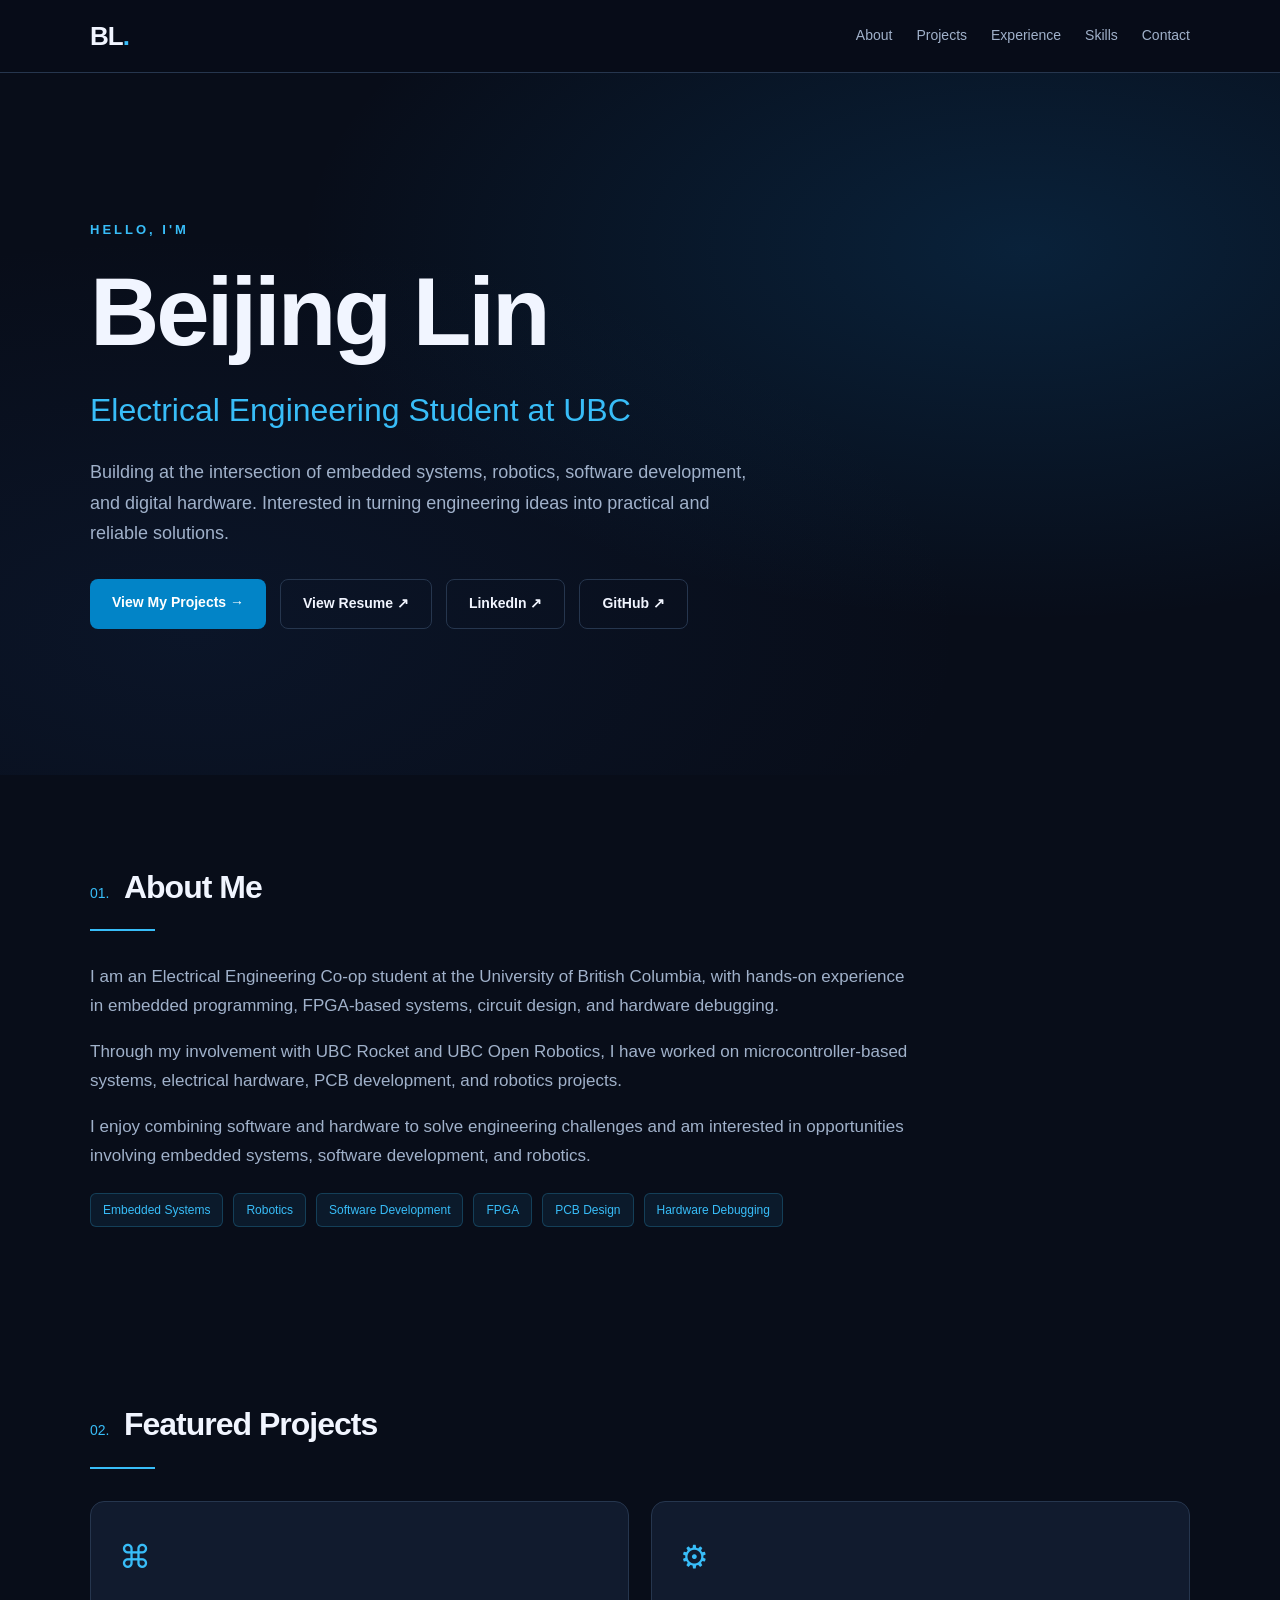
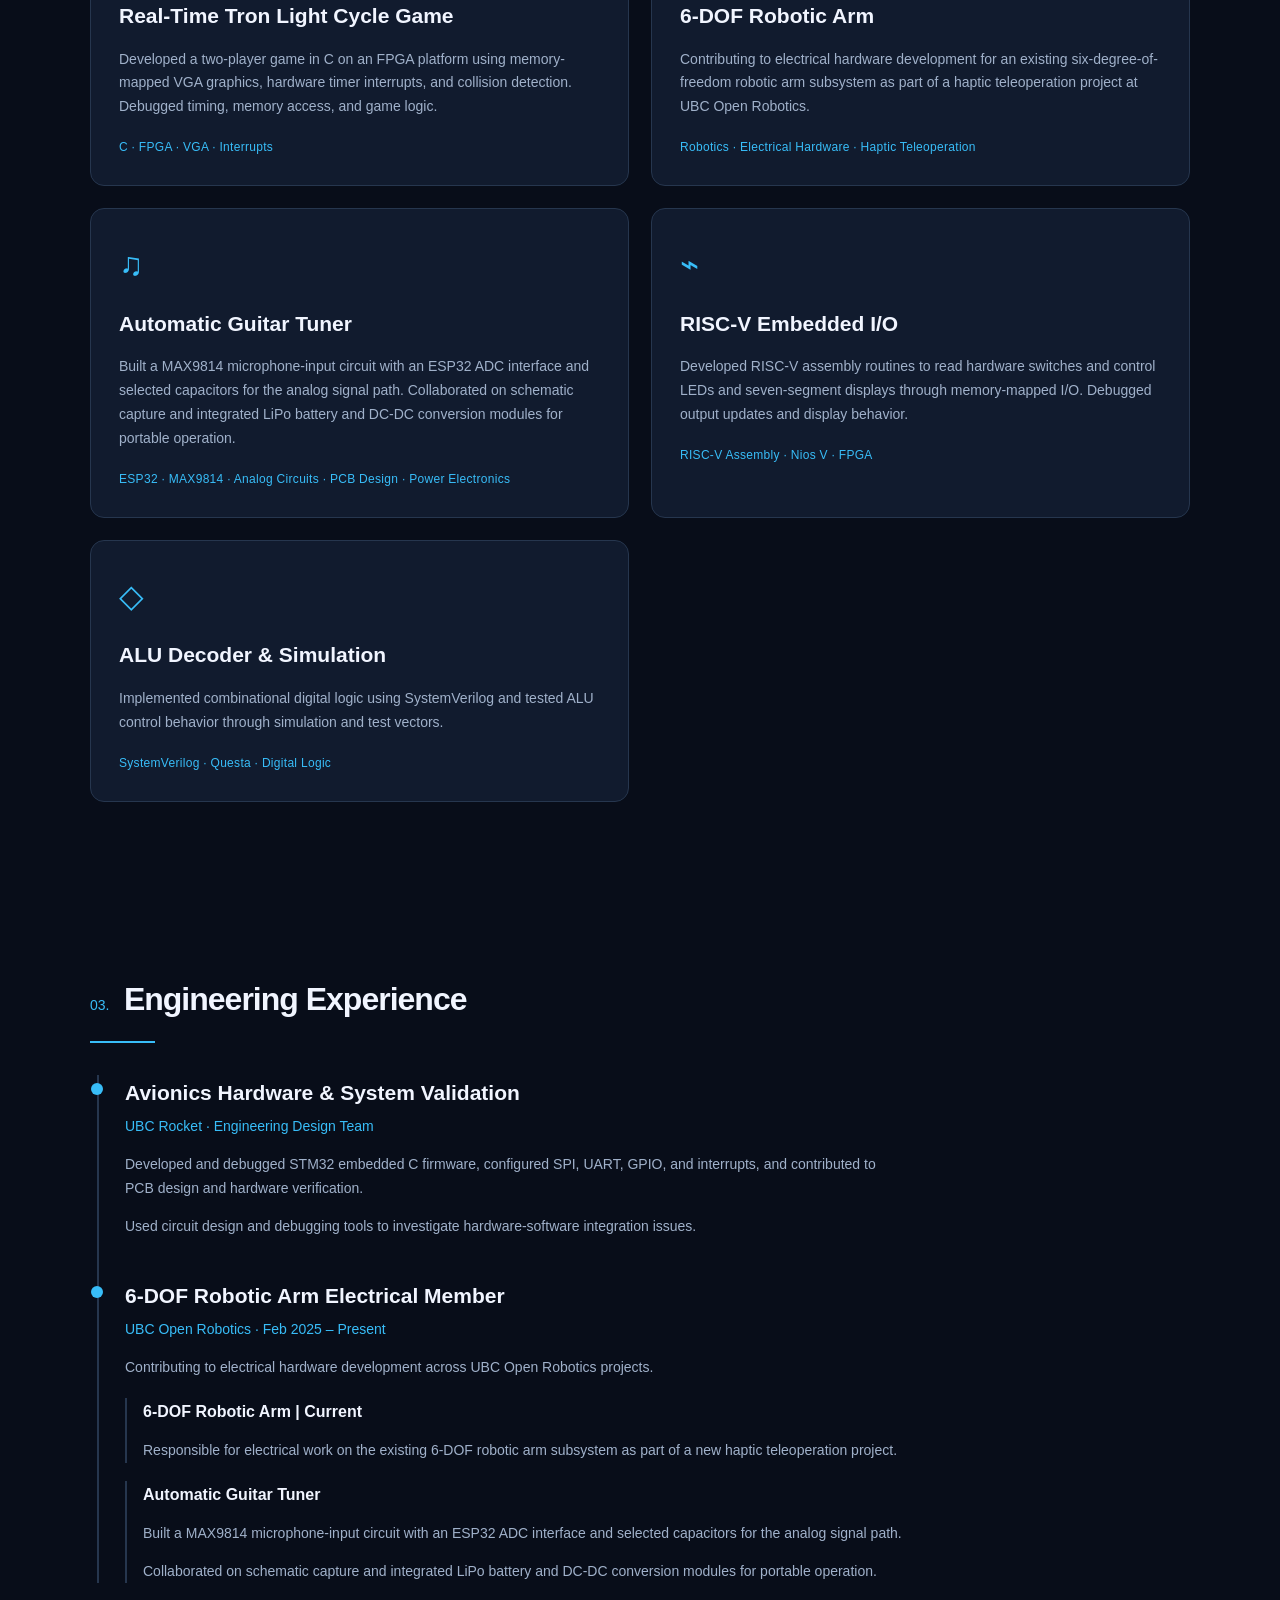
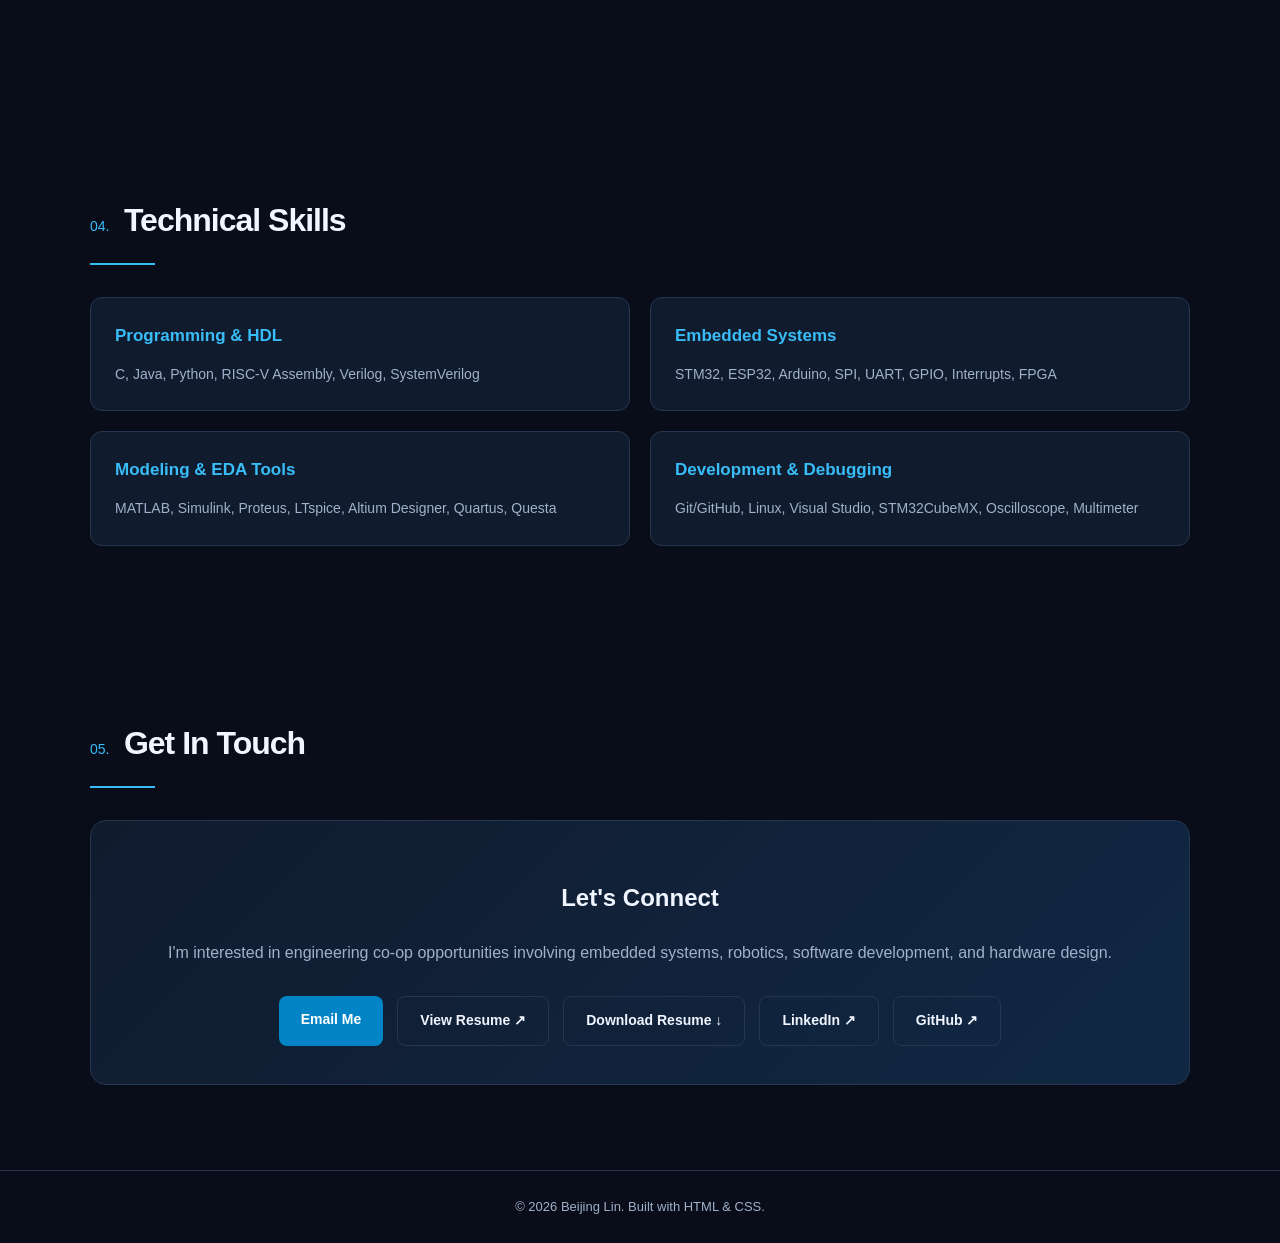
==== index.html @ c49fe03d "index.html" ====
<!DOCTYPE html>
<html lang="en">
<head>
  <meta charset="UTF-8">
  <meta name="viewport" content="width=device-width, initial-scale=1.0">

  <title>Beijing Lin | Engineering Portfolio</title>

  <meta name="description"
        content="Beijing Lin - Electrical Engineering Co-op student at UBC. Portfolio featuring embedded systems, robotics, FPGA and software development.">

  <style>
    :root {
      --bg: #080d19;
      --surface: #111b2e;
      --surface-hover: #16243b;
      --border: #26364e;
      --text: #f1f5ff;
      --muted: #a0b1ca;
      --blue: #38bdf8;
      --blue-dark: #0284c7;
    }

    * {
      box-sizing: border-box;
    }

    html {
      scroll-behavior: smooth;
    }

    body {
      margin: 0;
      font-family: -apple-system, BlinkMacSystemFont,
        "Segoe UI", Arial, sans-serif;
      background: var(--bg);
      color: var(--text);
      line-height: 1.7;
    }

    a {
      color: inherit;
      text-decoration: none;
    }

    .container {
      width: min(1100px, 90%);
      margin: 0 auto;
    }

    /* NAVIGATION */

    nav {
      position: sticky;
      top: 0;
      z-index: 100;
      background: rgba(8, 13, 25, 0.95);
      border-bottom: 1px solid var(--border);
      backdrop-filter: blur(12px);
    }

    .nav-inner {
      min-height: 72px;
      display: flex;
      align-items: center;
      justify-content: space-between;
      gap: 20px;
    }

    .logo {
      font-size: 26px;
      font-weight: 800;
      letter-spacing: -1px;
    }

    .logo span {
      color: var(--blue);
    }

    .nav-links {
      display: flex;
      gap: 24px;
      flex-wrap: wrap;
    }

    .nav-links a {
      font-size: 14px;
      color: var(--muted);
      transition: color 0.2s;
    }

    .nav-links a:hover {
      color: var(--blue);
    }

    /* HERO */

    .hero {
      min-height: 78vh;
      display: flex;
      align-items: center;
      background:
        radial-gradient(
          ellipse at 80% 25%,
          rgba(14, 116, 190, 0.20),
          transparent 50%
        ),
        radial-gradient(
          ellipse at 15% 80%,
          rgba(28, 69, 132, 0.14),
          transparent 50%
        );
    }

    .hero-content {
      padding: 90px 0;
    }

    .eyebrow {
      color: var(--blue);
      font-size: 13px;
      font-weight: 700;
      letter-spacing: 3px;
      text-transform: uppercase;
    }

    h1 {
      font-size: clamp(54px, 9vw, 96px);
      line-height: 1.1;
      letter-spacing: -3px;
      margin: 18px 0;
    }

    .hero h2 {
      color: var(--blue);
      font-size: clamp(21px, 3.5vw, 32px);
      font-weight: 500;
      margin: 0 0 20px;
    }

    .hero p {
      max-width: 670px;
      color: var(--muted);
      font-size: 18px;
    }

    /* BUTTONS */

    .buttons {
      display: flex;
      gap: 14px;
      flex-wrap: wrap;
      margin-top: 30px;
    }

    .btn {
      display: inline-block;
      padding: 12px 22px;
      border-radius: 8px;
      font-size: 14px;
      font-weight: 600;
      transition: 0.2s;
    }

    .btn:hover {
      transform: translateY(-3px);
    }

    .btn-primary {
      background: var(--blue-dark);
      color: white;
    }

    .btn-primary:hover {
      background: #0369a1;
    }

    .btn-outline {
      border: 1px solid var(--border);
    }

    .btn-outline:hover {
      background: var(--surface-hover);
    }

    /* SECTIONS */

    section {
      padding: 85px 0;
      scroll-margin-top: 100px;
    }

    .section-heading {
      margin-bottom: 32px;
    }

    .section-heading .number {
      color: var(--blue);
      font-size: 14px;
      margin-right: 10px;
    }

    .section-heading h2 {
      display: inline;
      font-size: 32px;
      letter-spacing: -1px;
    }

    .section-heading::after {
      content: "";
      display: block;
      height: 2px;
      width: 65px;
      margin-top: 15px;
      background: var(--blue);
    }

    .about-text {
      max-width: 820px;
      color: var(--muted);
      font-size: 17px;
    }

    .tag-list {
      display: flex;
      flex-wrap: wrap;
      gap: 10px;
      margin-top: 22px;
    }

    .tag {
      background: rgba(56, 189, 248, 0.08);
      border: 1px solid rgba(56, 189, 248, 0.22);
      color: var(--blue);
      border-radius: 6px;
      padding: 6px 12px;
      font-size: 12px;
    }

    /* PROJECTS */

    .project-grid {
      display: grid;
      grid-template-columns: repeat(2, 1fr);
      gap: 22px;
    }

    .card {
      background: var(--surface);
      border: 1px solid var(--border);
      border-radius: 14px;
      padding: 28px;
      transition: 0.25s;
    }

    .card:hover {
      transform: translateY(-5px);
      border-color: var(--blue-dark);
      background: var(--surface-hover);
    }

    .project-icon {
      color: var(--blue);
      font-size: 32px;
      margin-bottom: 14px;
    }

    .project-image {
      width: 100%;
      height: 220px;
      object-fit: cover;
      display: block;
      border-radius: 10px;
      margin-bottom: 20px;
      border: 1px solid var(--border);
      background: #0b1526;
    }

    .project-image.contain {
      object-fit: contain;
      padding: 10px;
    }

    .card h3 {
      font-size: 21px;
      margin: 0 0 10px;
    }

    .card p {
      color: var(--muted);
      font-size: 14px;
      margin-bottom: 18px;
    }

    .tech {
      color: var(--blue);
      font-size: 12px;
      letter-spacing: 0.3px;
    }

    /* EXPERIENCE */

    .timeline {
      border-left: 2px solid var(--border);
      padding-left: 26px;
      margin-left: 7px;
    }

    .timeline-item {
      position: relative;
      margin-bottom: 40px;
    }

    .timeline-item::before {
      content: "";
      position: absolute;
      left: -34px;
      top: 8px;
      width: 12px;
      height: 12px;
      border-radius: 50%;
      background: var(--blue);
    }

    .timeline-item h3 {
      margin: 0;
      font-size: 21px;
    }

    .organization {
      color: var(--blue);
      font-size: 14px;
      margin: 4px 0 12px;
    }

    .timeline-item p {
      color: var(--muted);
      font-size: 14px;
      max-width: 780px;
    }

    .experience-project {
      margin-top: 18px;
      padding-left: 16px;
      border-left: 2px solid var(--border);
    }

    .experience-project h4 {
      margin: 0 0 6px;
      font-size: 16px;
      color: var(--text);
    }

    /* SKILLS */

    .skills-grid {
      display: grid;
      grid-template-columns: repeat(2, 1fr);
      gap: 20px;
    }

    .skill-group {
      background: var(--surface);
      border: 1px solid var(--border);
      padding: 24px;
      border-radius: 12px;
    }

    .skill-group h3 {
      margin: 0 0 12px;
      color: var(--blue);
      font-size: 17px;
    }

    .skill-group p {
      color: var(--muted);
      margin: 0;
      font-size: 14px;
    }

    /* CONTACT */

    .contact-box {
      background: linear-gradient(
        135deg,
        var(--surface),
        #102844
      );
      border: 1px solid var(--border);
      border-radius: 16px;
      padding: 38px;
      text-align: center;
    }

    .contact-box p {
      color: var(--muted);
      margin-bottom: 25px;
    }

    .contact-box .buttons {
      justify-content: center;
    }

    footer {
      text-align: center;
      border-top: 1px solid var(--border);
      color: var(--muted);
      padding: 25px;
      font-size: 13px;
    }

    /* MOBILE */

    @media (max-width: 700px) {
      .nav-inner {
        flex-direction: column;
        padding: 14px 0;
        gap: 10px;
      }

      .nav-links {
        justify-content: center;
        gap: 13px;
      }

      .nav-links a {
        font-size: 12px;
      }

      .hero {
        min-height: auto;
      }

      .hero-content {
        padding: 85px 0;
      }

      h1 {
        letter-spacing: -2px;
      }

      section {
        padding: 60px 0;
      }

      .project-grid,
      .skills-grid {
        grid-template-columns: 1fr;
      }

      .project-image {
        height: 190px;
      }

      .contact-box {
        padding: 24px;
      }
    }
  </style>
</head>

<body>

  <!-- NAVIGATION -->

  <nav>
    <div class="container nav-inner">

      <a class="logo" href="#home">
        BL<span>.</span>
      </a>

      <div class="nav-links">
        <a href="#about">About</a>
        <a href="#projects">Projects</a>
        <a href="#experience">Experience</a>
        <a href="#skills">Skills</a>
        <a href="#contact">Contact</a>
      </div>

    </div>
  </nav>

  <!-- HOME -->

  <header id="home" class="hero">
    <div class="container hero-content">

      <div class="eyebrow">Hello, I'm</div>

      <h1>Beijing Lin</h1>

      <h2>
        Electrical Engineering Student at UBC
      </h2>

      <p>
        Building at the intersection of embedded systems,
        robotics, software development, and digital hardware.
        Interested in turning engineering ideas into
        practical and reliable solutions.
      </p>

      <div class="buttons">

        <a class="btn btn-primary" href="#projects">
          View My Projects →
        </a>

        <!-- CORRECTED RESUME FILE NAME -->
        <a class="btn btn-outline"
           href="./Beijing%20Lin_RESUME%2026.pdf"
           target="_blank"
           rel="noopener noreferrer">
          View Resume ↗
        </a>

        <a class="btn btn-outline"
           href="https://www.linkedin.com/in/beijing-lin/"
           target="_blank"
           rel="noopener noreferrer">
          LinkedIn ↗
        </a>

        <a class="btn btn-outline"
           href="https://github.com/blin2006"
           target="_blank"
           rel="noopener noreferrer">
          GitHub ↗
        </a>

      </div>

    </div>
  </header>

  <main>

    <!-- ABOUT -->

    <section id="about">
      <div class="container">

        <div class="section-heading">
          <span class="number">01.</span>
          <h2>About Me</h2>
        </div>

        <div class="about-text">

          <p>
            I am an Electrical Engineering Co-op student
            at the University of British Columbia,
            with hands-on experience in embedded programming,
            FPGA-based systems, circuit design,
            and hardware debugging.
          </p>

          <p>
            Through my involvement with UBC Rocket and
            UBC Open Robotics, I have worked on
            microcontroller-based systems, electrical
            hardware, PCB development, and robotics projects.
          </p>

          <p>
            I enjoy combining software and hardware to
            solve engineering challenges and am interested
            in opportunities involving embedded systems,
            software development, and robotics.
          </p>

          <div class="tag-list">
            <span class="tag">Embedded Systems</span>
            <span class="tag">Robotics</span>
            <span class="tag">Software Development</span>
            <span class="tag">FPGA</span>
            <span class="tag">PCB Design</span>
            <span class="tag">Hardware Debugging</span>
          </div>

        </div>

      </div>
    </section>

    <!-- PROJECTS -->

    <section id="projects">
      <div class="container">

        <div class="section-heading">
          <span class="number">02.</span>
          <h2>Featured Projects</h2>
        </div>

        <div class="project-grid">

          <!-- TRON GAME -->

          <article class="card">

            <div class="project-icon">⌘</div>

            <img
              class="project-image contain"
              src="images/tron-game.jpg"
              alt="Tron Light Cycle Game"
              loading="lazy"
              onerror="this.style.display='none'"
            >

            <h3>Real-Time Tron Light Cycle Game</h3>

            <p>
              Developed a two-player game in C on an
              FPGA platform using memory-mapped VGA graphics,
              hardware timer interrupts, and collision
              detection. Debugged timing, memory access,
              and game logic.
            </p>

            <div class="tech">
              C · FPGA · VGA · Interrupts
            </div>

          </article>

          <!-- ROBOTIC ARM -->

          <article class="card">

            <div class="project-icon">⚙</div>

            <img
              class="project-image"
              src="images/robotic-arm.jpg"
              alt="6-DOF Robotic Arm"
              loading="lazy"
              onerror="this.style.display='none'"
            >

            <h3>6-DOF Robotic Arm</h3>

            <p>
              Contributing to electrical hardware development
              for an existing six-degree-of-freedom robotic arm
              subsystem as part of a haptic teleoperation
              project at UBC Open Robotics.
            </p>

            <div class="tech">
              Robotics · Electrical Hardware ·
              Haptic Teleoperation
            </div>

          </article>

          <!-- GUITAR TUNER -->

          <article class="card">

            <div class="project-icon">♫</div>

            <img
              class="project-image contain"
              src="images/guitar-tuner.jpg"
              alt="Automatic Guitar Tuner"
              loading="lazy"
              onerror="this.style.display='none'"
            >

            <h3>Automatic Guitar Tuner</h3>

            <p>
              Built a MAX9814 microphone-input circuit
              with an ESP32 ADC interface and selected
              capacitors for the analog signal path.
              Collaborated on schematic capture and
              integrated LiPo battery and DC-DC conversion
              modules for portable operation.
            </p>

            <div class="tech">
              ESP32 · MAX9814 · Analog Circuits ·
              PCB Design · Power Electronics
            </div>

          </article>

          <!-- RISC-V -->

          <article class="card">

            <div class="project-icon">⌁</div>

            <h3>RISC-V Embedded I/O</h3>

            <p>
              Developed RISC-V assembly routines to read
              hardware switches and control LEDs and
              seven-segment displays through memory-mapped I/O.
              Debugged output updates and display behavior.
            </p>

            <div class="tech">
              RISC-V Assembly · Nios V · FPGA
            </div>

          </article>

          <!-- ALU -->

          <article class="card">

            <div class="project-icon">◇</div>

            <h3>ALU Decoder &amp; Simulation</h3>

            <p>
              Implemented combinational digital logic
              using SystemVerilog and tested ALU control
              behavior through simulation and test vectors.
            </p>

            <div class="tech">
              SystemVerilog · Questa · Digital Logic
            </div>

          </article>

        </div>

      </div>
    </section>

    <!-- EXPERIENCE -->

    <section id="experience">
      <div class="container">

        <div class="section-heading">
          <span class="number">03.</span>
          <h2>Engineering Experience</h2>
        </div>

        <div class="timeline">

          <!-- UBC ROCKET -->

          <div class="timeline-item">

            <h3>
              Avionics Hardware &amp; System Validation
            </h3>

            <div class="organization">
              UBC Rocket · Engineering Design Team
            </div>

            <p>
              Developed and debugged STM32 embedded C
              firmware, configured SPI, UART, GPIO,
              and interrupts, and contributed to PCB
              design and hardware verification.
            </p>

            <p>
              Used circuit design and debugging tools
              to investigate hardware-software
              integration issues.
            </p>

          </div>

          <!-- UBC OPEN ROBOTICS -->

          <div class="timeline-item">

            <h3>
              6-DOF Robotic Arm Electrical Member
            </h3>

            <div class="organization">
              UBC Open Robotics · Feb 2025 – Present
            </div>

            <p>
              Contributing to electrical hardware
              development across UBC Open Robotics projects.
            </p>

            <div class="experience-project">

              <h4>6-DOF Robotic Arm | Current</h4>

              <p>
                Responsible for electrical work on the
                existing 6-DOF robotic arm subsystem
                as part of a new haptic teleoperation
                project.
              </p>

            </div>

            <div class="experience-project">

              <h4>Automatic Guitar Tuner</h4>

              <p>
                Built a MAX9814 microphone-input circuit
                with an ESP32 ADC interface and selected
                capacitors for the analog signal path.
              </p>

              <p>
                Collaborated on schematic capture and
                integrated LiPo battery and DC-DC
                conversion modules for portable operation.
              </p>

            </div>

          </div>

        </div>

      </div>
    </section>

    <!-- SKILLS -->

    <section id="skills">
      <div class="container">

        <div class="section-heading">
          <span class="number">04.</span>
          <h2>Technical Skills</h2>
        </div>

        <div class="skills-grid">

          <div class="skill-group">
            <h3>Programming &amp; HDL</h3>
            <p>
              C, Java, Python, RISC-V Assembly,
              Verilog, SystemVerilog
            </p>
          </div>

          <div class="skill-group">
            <h3>Embedded Systems</h3>
            <p>
              STM32, ESP32, Arduino, SPI, UART,
              GPIO, Interrupts, FPGA
            </p>
          </div>

          <div class="skill-group">
            <h3>Modeling &amp; EDA Tools</h3>
            <p>
              MATLAB, Simulink, Proteus,
              LTspice, Altium Designer,
              Quartus, Questa
            </p>
          </div>

          <div class="skill-group">
            <h3>Development &amp; Debugging</h3>
            <p>
              Git/GitHub, Linux,
              Visual Studio, STM32CubeMX,
              Oscilloscope, Multimeter
            </p>
          </div>

        </div>

      </div>
    </section>

    <!-- CONTACT -->

    <section id="contact">
      <div class="container">

        <div class="section-heading">
          <span class="number">05.</span>
          <h2>Get In Touch</h2>
        </div>

        <div class="contact-box">

          <h2>Let's Connect</h2>

          <p>
            I'm interested in engineering co-op
            opportunities involving embedded systems,
            robotics, software development,
            and hardware design.
          </p>

          <div class="buttons">

            <a class="btn btn-primary"
               href="mailto:linbeijing2006@gmail.com">
              Email Me
            </a>

            <!-- CORRECTED RESUME LINK -->
            <a class="btn btn-outline"
               href="./Beijing%20Lin_RESUME%202026.pdf"
               target="_blank"
               rel="noopener noreferrer">
              View Resume ↗
            </a>

            <a class="btn btn-outline"
               href="./Beijing%20Lin_RESUME%202026.pdf"
               download="Beijing_Lin_Resume.pdf">
              Download Resume ↓
            </a>

            <a class="btn btn-outline"
               href="https://www.linkedin.com/in/beijing-lin/"
               target="_blank"
               rel="noopener noreferrer">
              LinkedIn ↗
            </a>

            <a class="btn btn-outline"
               href="https://github.com/blin2006"
               target="_blank"
               rel="noopener noreferrer">
              GitHub ↗
            </a>

          </div>

        </div>

      </div>
    </section>

  </main>

  <!-- FOOTER -->

  <footer>
    © <span id="year">2026</span> Beijing Lin.
    Built with HTML &amp; CSS.
  </footer>

  <script>
    document.getElementById("year").textContent =
      new Date().getFullYear();
  </script>

</body>
</html>
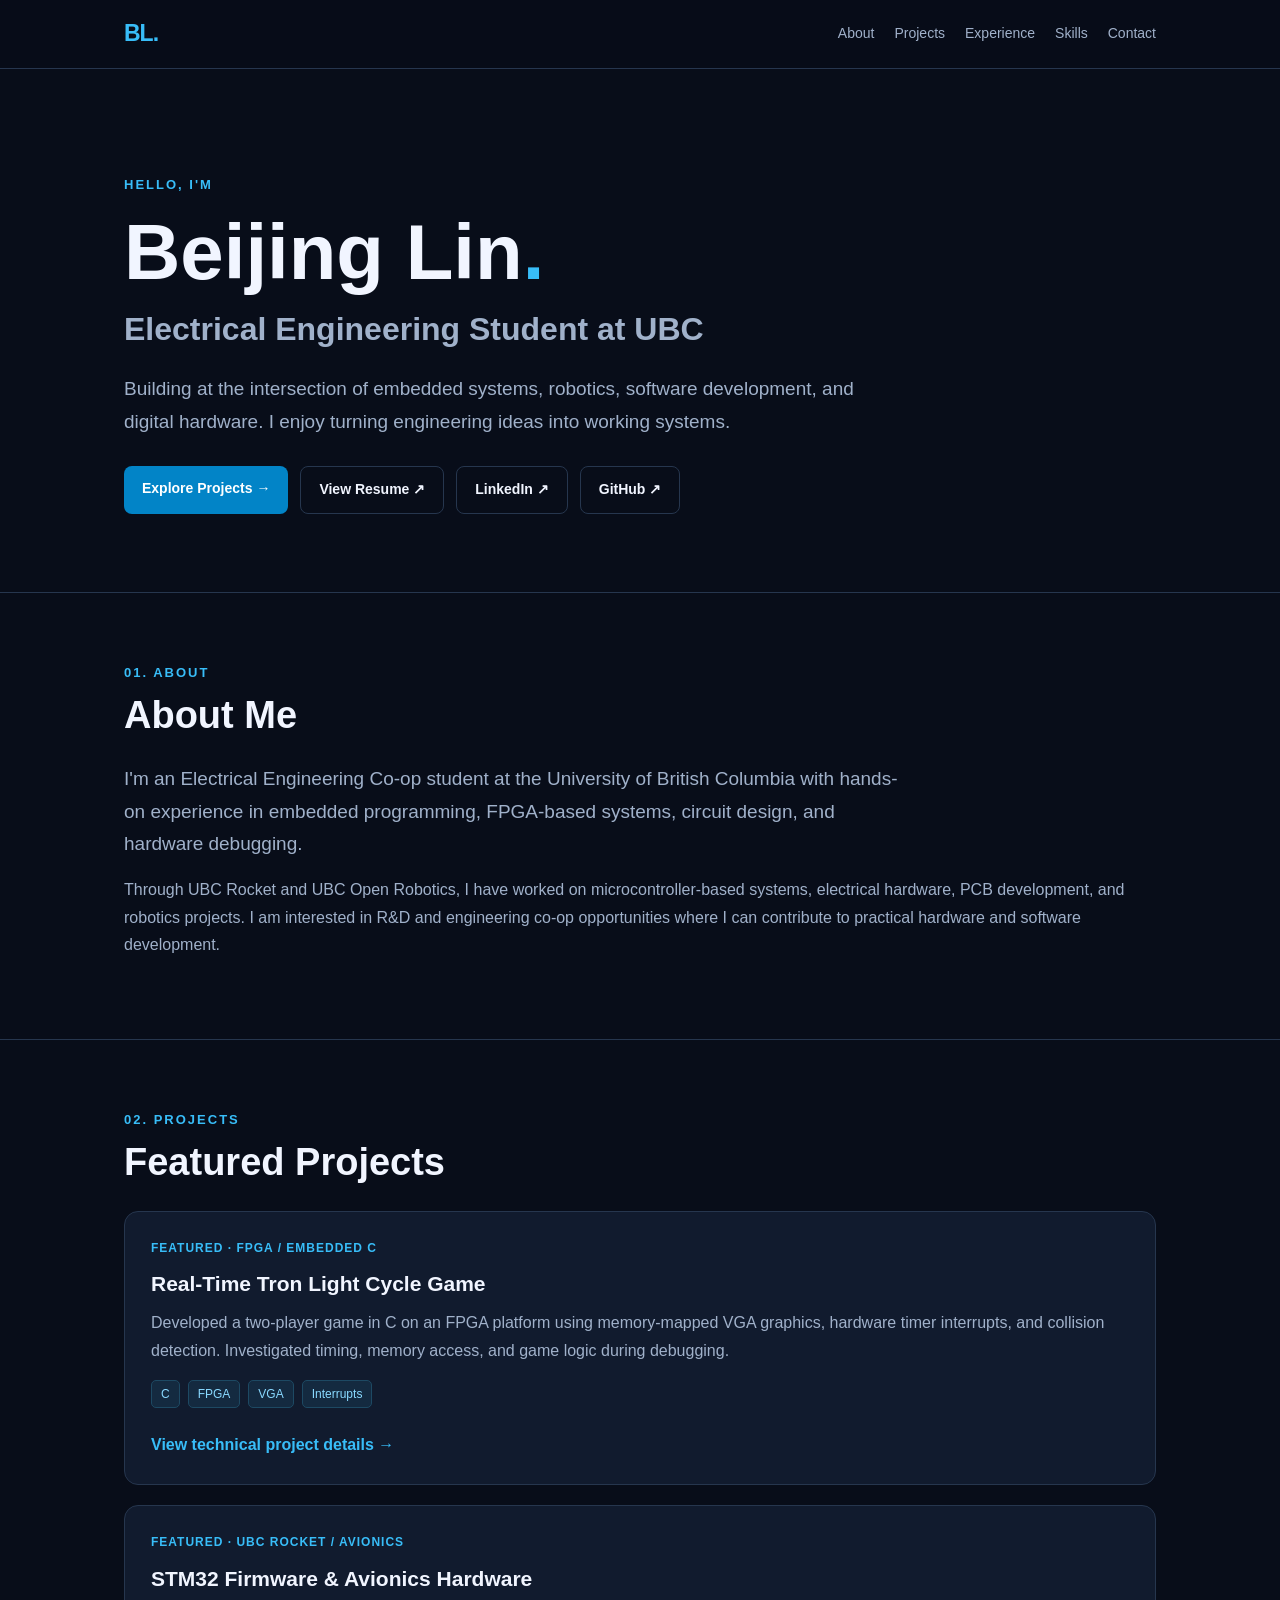
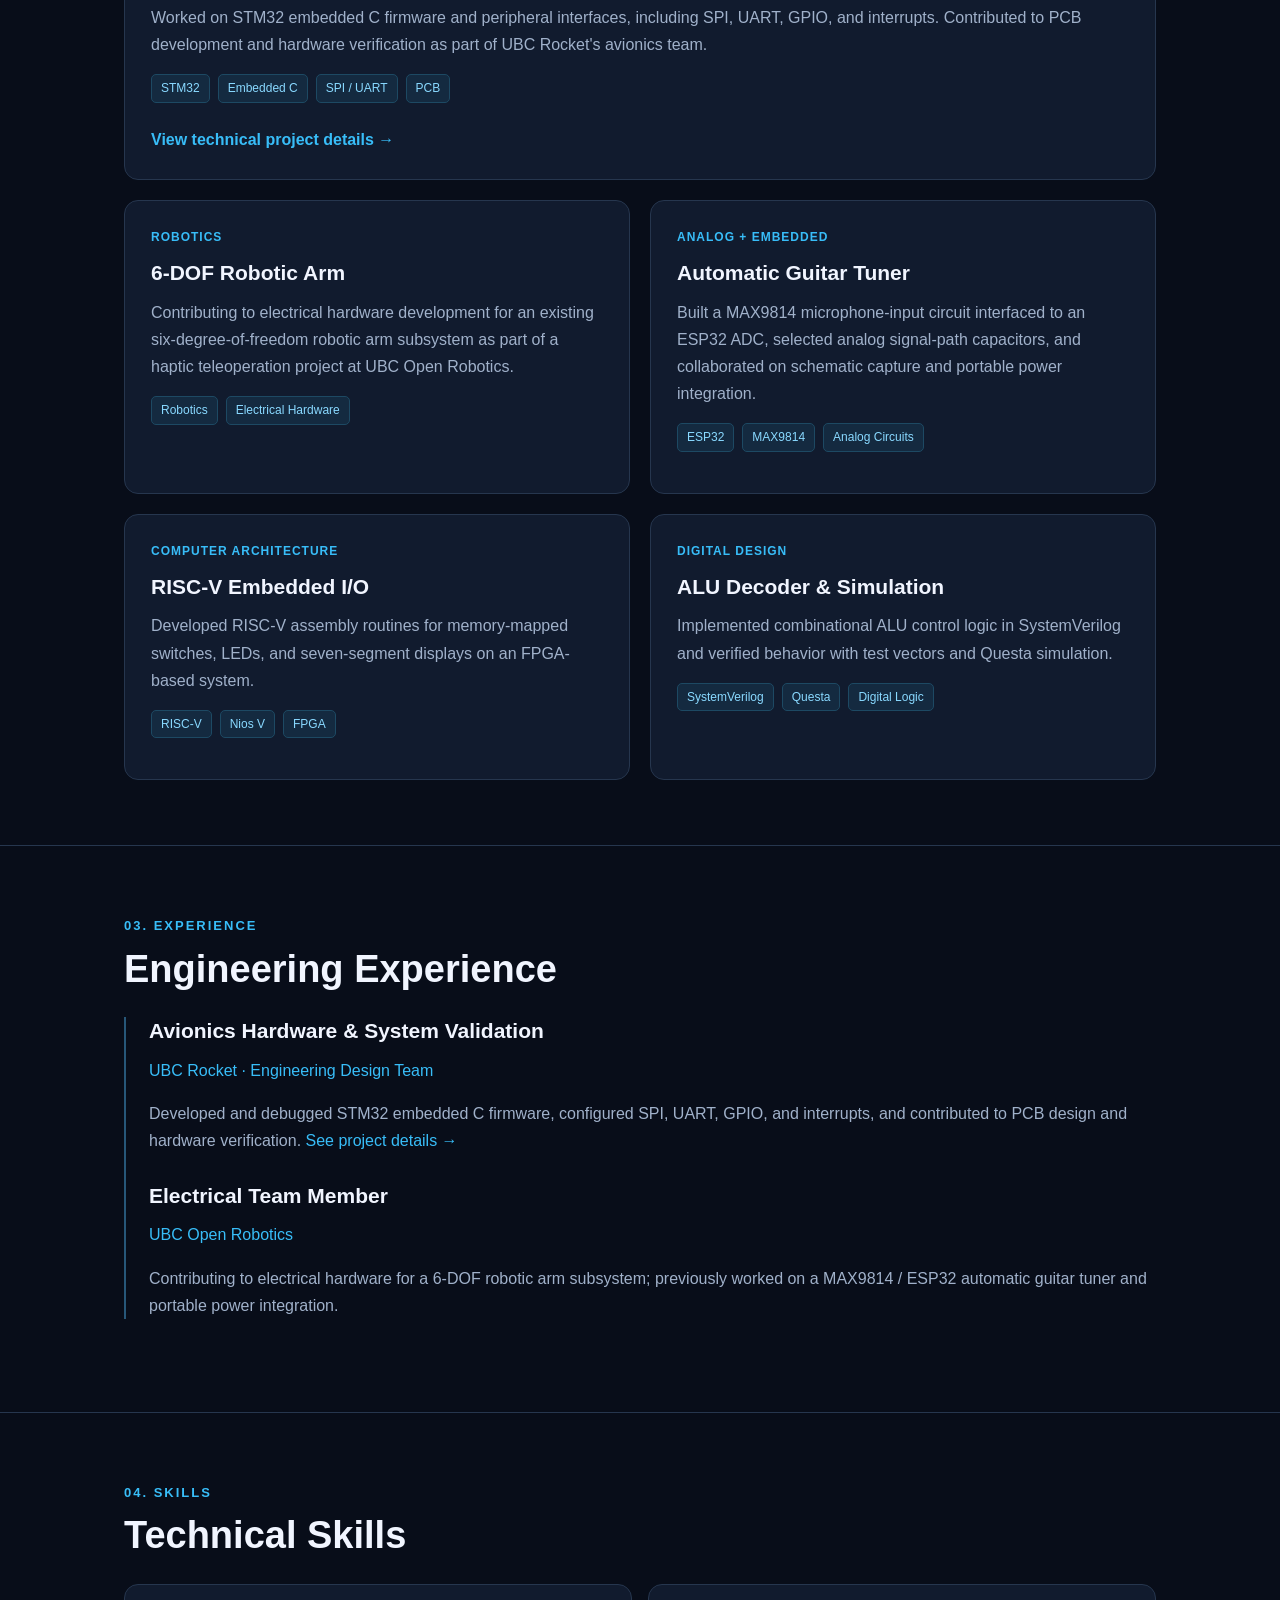
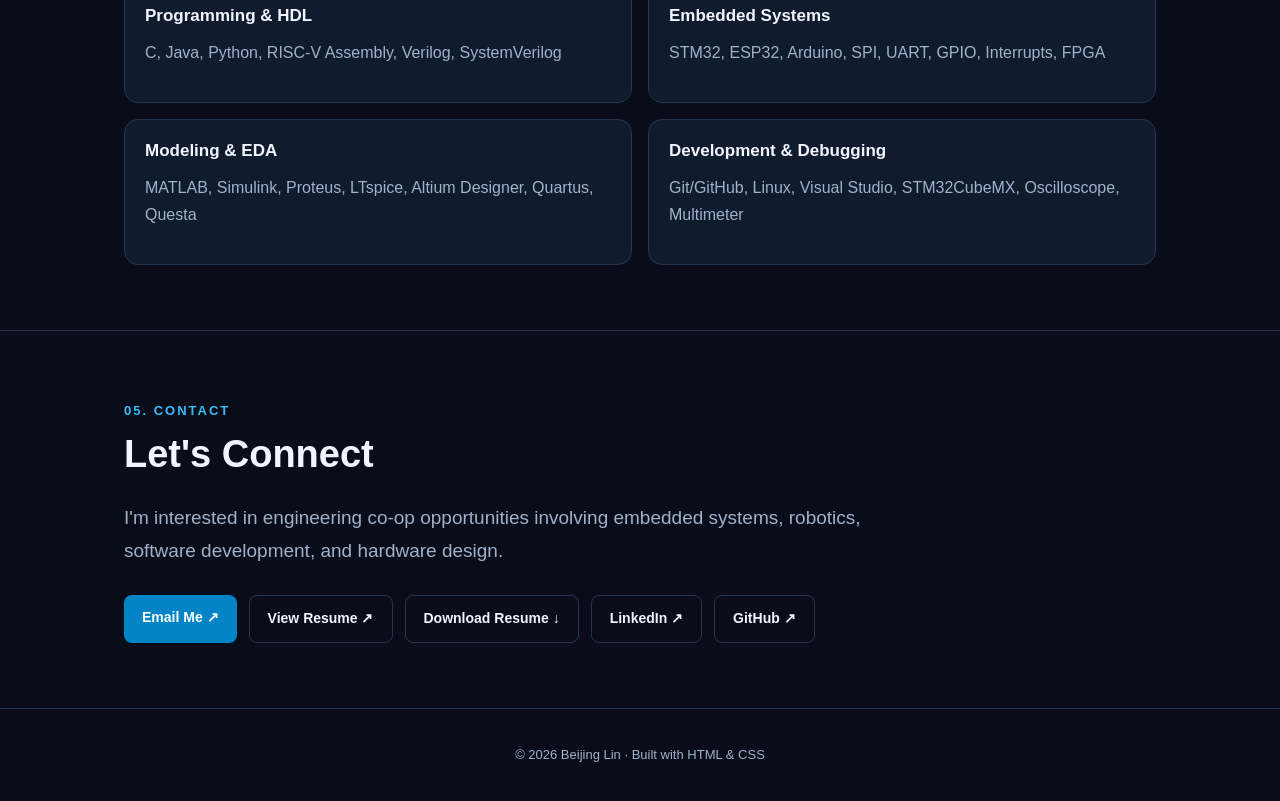
==== commit 3ec08fa5: "Add files via upload" ====
--- a/index.html
+++ b/index.html
@@ -1,961 +1,16 @@
-
 <!DOCTYPE html>
-<html lang="en">
-<head>
-  <meta charset="UTF-8">
-  <meta name="viewport" content="width=device-width, initial-scale=1.0">
-
-  <title>Beijing Lin | Engineering Portfolio</title>
-
-  <meta name="description"
-        content="Beijing Lin - Electrical Engineering Co-op student at UBC. Portfolio featuring embedded systems, robotics, FPGA and software development.">
-
-  <style>
-    :root {
-      --bg: #080d19;
-      --surface: #111b2e;
-      --surface-hover: #16243b;
-      --border: #26364e;
-      --text: #f1f5ff;
-      --muted: #a0b1ca;
-      --blue: #38bdf8;
-      --blue-dark: #0284c7;
-    }
-
-    * {
-      box-sizing: border-box;
-    }
-
-    html {
-      scroll-behavior: smooth;
-    }
-
-    body {
-      margin: 0;
-      font-family: -apple-system, BlinkMacSystemFont,
-        "Segoe UI", Arial, sans-serif;
-      background: var(--bg);
-      color: var(--text);
-      line-height: 1.7;
-    }
-
-    a {
-      color: inherit;
-      text-decoration: none;
-    }
-
-    .container {
-      width: min(1100px, 90%);
-      margin: 0 auto;
-    }
-
-    /* NAVIGATION */
-
-    nav {
-      position: sticky;
-      top: 0;
-      z-index: 100;
-      background: rgba(8, 13, 25, 0.95);
-      border-bottom: 1px solid var(--border);
-      backdrop-filter: blur(12px);
-    }
-
-    .nav-inner {
-      min-height: 72px;
-      display: flex;
-      align-items: center;
-      justify-content: space-between;
-      gap: 20px;
-    }
-
-    .logo {
-      font-size: 26px;
-      font-weight: 800;
-      letter-spacing: -1px;
-    }
-
-    .logo span {
-      color: var(--blue);
-    }
-
-    .nav-links {
-      display: flex;
-      gap: 24px;
-      flex-wrap: wrap;
-    }
-
-    .nav-links a {
-      font-size: 14px;
-      color: var(--muted);
-      transition: color 0.2s;
-    }
-
-    .nav-links a:hover {
-      color: var(--blue);
-    }
-
-    /* HERO */
-
-    .hero {
-      min-height: 78vh;
-      display: flex;
-      align-items: center;
-      background:
-        radial-gradient(
-          ellipse at 80% 25%,
-          rgba(14, 116, 190, 0.20),
-          transparent 50%
-        ),
-        radial-gradient(
-          ellipse at 15% 80%,
-          rgba(28, 69, 132, 0.14),
-          transparent 50%
-        );
-    }
-
-    .hero-content {
-      padding: 90px 0;
-    }
-
-    .eyebrow {
-      color: var(--blue);
-      font-size: 13px;
-      font-weight: 700;
-      letter-spacing: 3px;
-      text-transform: uppercase;
-    }
-
-    h1 {
-      font-size: clamp(54px, 9vw, 96px);
-      line-height: 1.1;
-      letter-spacing: -3px;
-      margin: 18px 0;
-    }
-
-    .hero h2 {
-      color: var(--blue);
-      font-size: clamp(21px, 3.5vw, 32px);
-      font-weight: 500;
-      margin: 0 0 20px;
-    }
-
-    .hero p {
-      max-width: 670px;
-      color: var(--muted);
-      font-size: 18px;
-    }
-
-    /* BUTTONS */
-
-    .buttons {
-      display: flex;
-      gap: 14px;
-      flex-wrap: wrap;
-      margin-top: 30px;
-    }
-
-    .btn {
-      display: inline-block;
-      padding: 12px 22px;
-      border-radius: 8px;
-      font-size: 14px;
-      font-weight: 600;
-      transition: 0.2s;
-    }
-
-    .btn:hover {
-      transform: translateY(-3px);
-    }
-
-    .btn-primary {
-      background: var(--blue-dark);
-      color: white;
-    }
-
-    .btn-primary:hover {
-      background: #0369a1;
-    }
-
-    .btn-outline {
-      border: 1px solid var(--border);
-    }
-
-    .btn-outline:hover {
-      background: var(--surface-hover);
-    }
-
-    /* SECTIONS */
-
-    section {
-      padding: 85px 0;
-      scroll-margin-top: 100px;
-    }
-
-    .section-heading {
-      margin-bottom: 32px;
-    }
-
-    .section-heading .number {
-      color: var(--blue);
-      font-size: 14px;
-      margin-right: 10px;
-    }
-
-    .section-heading h2 {
-      display: inline;
-      font-size: 32px;
-      letter-spacing: -1px;
-    }
-
-    .section-heading::after {
-      content: "";
-      display: block;
-      height: 2px;
-      width: 65px;
-      margin-top: 15px;
-      background: var(--blue);
-    }
-
-    .about-text {
-      max-width: 820px;
-      color: var(--muted);
-      font-size: 17px;
-    }
-
-    .tag-list {
-      display: flex;
-      flex-wrap: wrap;
-      gap: 10px;
-      margin-top: 22px;
-    }
-
-    .tag {
-      background: rgba(56, 189, 248, 0.08);
-      border: 1px solid rgba(56, 189, 248, 0.22);
-      color: var(--blue);
-      border-radius: 6px;
-      padding: 6px 12px;
-      font-size: 12px;
-    }
-
-    /* PROJECTS */
-
-    .project-grid {
-      display: grid;
-      grid-template-columns: repeat(2, 1fr);
-      gap: 22px;
-    }
-
-    .card {
-      background: var(--surface);
-      border: 1px solid var(--border);
-      border-radius: 14px;
-      padding: 28px;
-      transition: 0.25s;
-    }
-
-    .card:hover {
-      transform: translateY(-5px);
-      border-color: var(--blue-dark);
-      background: var(--surface-hover);
-    }
-
-    .project-icon {
-      color: var(--blue);
-      font-size: 32px;
-      margin-bottom: 14px;
-    }
-
-    .project-image {
-      width: 100%;
-      height: 220px;
-      object-fit: cover;
-      display: block;
-      border-radius: 10px;
-      margin-bottom: 20px;
-      border: 1px solid var(--border);
-      background: #0b1526;
-    }
-
-    .project-image.contain {
-      object-fit: contain;
-      padding: 10px;
-    }
-
-    .card h3 {
-      font-size: 21px;
-      margin: 0 0 10px;
-    }
-
-    .card p {
-      color: var(--muted);
-      font-size: 14px;
-      margin-bottom: 18px;
-    }
-
-    .tech {
-      color: var(--blue);
-      font-size: 12px;
-      letter-spacing: 0.3px;
-    }
-
-    /* EXPERIENCE */
-
-    .timeline {
-      border-left: 2px solid var(--border);
-      padding-left: 26px;
-      margin-left: 7px;
-    }
-
-    .timeline-item {
-      position: relative;
-      margin-bottom: 40px;
-    }
-
-    .timeline-item::before {
-      content: "";
-      position: absolute;
-      left: -34px;
-      top: 8px;
-      width: 12px;
-      height: 12px;
-      border-radius: 50%;
-      background: var(--blue);
-    }
-
-    .timeline-item h3 {
-      margin: 0;
-      font-size: 21px;
-    }
-
-    .organization {
-      color: var(--blue);
-      font-size: 14px;
-      margin: 4px 0 12px;
-    }
-
-    .timeline-item p {
-      color: var(--muted);
-      font-size: 14px;
-      max-width: 780px;
-    }
-
-    .experience-project {
-      margin-top: 18px;
-      padding-left: 16px;
-      border-left: 2px solid var(--border);
-    }
-
-    .experience-project h4 {
-      margin: 0 0 6px;
-      font-size: 16px;
-      color: var(--text);
-    }
-
-    /* SKILLS */
-
-    .skills-grid {
-      display: grid;
-      grid-template-columns: repeat(2, 1fr);
-      gap: 20px;
-    }
-
-    .skill-group {
-      background: var(--surface);
-      border: 1px solid var(--border);
-      padding: 24px;
-      border-radius: 12px;
-    }
-
-    .skill-group h3 {
-      margin: 0 0 12px;
-      color: var(--blue);
-      font-size: 17px;
-    }
-
-    .skill-group p {
-      color: var(--muted);
-      margin: 0;
-      font-size: 14px;
-    }
-
-    /* CONTACT */
-
-    .contact-box {
-      background: linear-gradient(
-        135deg,
-        var(--surface),
-        #102844
-      );
-      border: 1px solid var(--border);
-      border-radius: 16px;
-      padding: 38px;
-      text-align: center;
-    }
-
-    .contact-box p {
-      color: var(--muted);
-      margin-bottom: 25px;
-    }
-
-    .contact-box .buttons {
-      justify-content: center;
-    }
-
-    footer {
-      text-align: center;
-      border-top: 1px solid var(--border);
-      color: var(--muted);
-      padding: 25px;
-      font-size: 13px;
-    }
-
-    /* MOBILE */
-
-    @media (max-width: 700px) {
-      .nav-inner {
-        flex-direction: column;
-        padding: 14px 0;
-        gap: 10px;
-      }
-
-      .nav-links {
-        justify-content: center;
-        gap: 13px;
-      }
-
-      .nav-links a {
-        font-size: 12px;
-      }
-
-      .hero {
-        min-height: auto;
-      }
-
-      .hero-content {
-        padding: 85px 0;
-      }
-
-      h1 {
-        letter-spacing: -2px;
-      }
-
-      section {
-        padding: 60px 0;
-      }
-
-      .project-grid,
-      .skills-grid {
-        grid-template-columns: 1fr;
-      }
-
-      .project-image {
-        height: 190px;
-      }
-
-      .contact-box {
-        padding: 24px;
-      }
-    }
-  </style>
-</head>
-
-<body>
-
-  <!-- NAVIGATION -->
-
-  <nav>
-    <div class="container nav-inner">
-
-      <a class="logo" href="#home">
-        BL<span>.</span>
-      </a>
-
-      <div class="nav-links">
-        <a href="#about">About</a>
-        <a href="#projects">Projects</a>
-        <a href="#experience">Experience</a>
-        <a href="#skills">Skills</a>
-        <a href="#contact">Contact</a>
-      </div>
-
-    </div>
-  </nav>
-
-  <!-- HOME -->
-
-  <header id="home" class="hero">
-    <div class="container hero-content">
-
-      <div class="eyebrow">Hello, I'm</div>
-
-      <h1>Beijing Lin</h1>
-
-      <h2>
-        Electrical Engineering Student at UBC
-      </h2>
-
-      <p>
-        Building at the intersection of embedded systems,
-        robotics, software development, and digital hardware.
-        Interested in turning engineering ideas into
-        practical and reliable solutions.
-      </p>
-
-      <div class="buttons">
-
-        <a class="btn btn-primary" href="#projects">
-          View My Projects →
-        </a>
-
-        <!-- CORRECTED RESUME FILE NAME -->
-        <a class="btn btn-outline"
-           href="./Beijing%20Lin_RESUME%2026.pdf"
-           target="_blank"
-           rel="noopener noreferrer">
-          View Resume ↗
-        </a>
-
-        <a class="btn btn-outline"
-           href="https://www.linkedin.com/in/beijing-lin/"
-           target="_blank"
-           rel="noopener noreferrer">
-          LinkedIn ↗
-        </a>
-
-        <a class="btn btn-outline"
-           href="https://github.com/blin2006"
-           target="_blank"
-           rel="noopener noreferrer">
-          GitHub ↗
-        </a>
-
-      </div>
-
-    </div>
-  </header>
-
-  <main>
-
-    <!-- ABOUT -->
-
-    <section id="about">
-      <div class="container">
-
-        <div class="section-heading">
-          <span class="number">01.</span>
-          <h2>About Me</h2>
-        </div>
-
-        <div class="about-text">
-
-          <p>
-            I am an Electrical Engineering Co-op student
-            at the University of British Columbia,
-            with hands-on experience in embedded programming,
-            FPGA-based systems, circuit design,
-            and hardware debugging.
-          </p>
-
-          <p>
-            Through my involvement with UBC Rocket and
-            UBC Open Robotics, I have worked on
-            microcontroller-based systems, electrical
-            hardware, PCB development, and robotics projects.
-          </p>
-
-          <p>
-            I enjoy combining software and hardware to
-            solve engineering challenges and am interested
-            in opportunities involving embedded systems,
-            software development, and robotics.
-          </p>
-
-          <div class="tag-list">
-            <span class="tag">Embedded Systems</span>
-            <span class="tag">Robotics</span>
-            <span class="tag">Software Development</span>
-            <span class="tag">FPGA</span>
-            <span class="tag">PCB Design</span>
-            <span class="tag">Hardware Debugging</span>
-          </div>
-
-        </div>
-
-      </div>
-    </section>
-
-    <!-- PROJECTS -->
-
-    <section id="projects">
-      <div class="container">
-
-        <div class="section-heading">
-          <span class="number">02.</span>
-          <h2>Featured Projects</h2>
-        </div>
-
-        <div class="project-grid">
-
-          <!-- TRON GAME -->
-
-          <article class="card">
-
-            <div class="project-icon">⌘</div>
-
-            <img
-              class="project-image contain"
-              src="images/tron-game.jpg"
-              alt="Tron Light Cycle Game"
-              loading="lazy"
-              onerror="this.style.display='none'"
-            >
-
-            <h3>Real-Time Tron Light Cycle Game</h3>
-
-            <p>
-              Developed a two-player game in C on an
-              FPGA platform using memory-mapped VGA graphics,
-              hardware timer interrupts, and collision
-              detection. Debugged timing, memory access,
-              and game logic.
-            </p>
-
-            <div class="tech">
-              C · FPGA · VGA · Interrupts
-            </div>
-
-          </article>
-
-          <!-- ROBOTIC ARM -->
-
-          <article class="card">
-
-            <div class="project-icon">⚙</div>
-
-            <img
-              class="project-image"
-              src="images/robotic-arm.jpg"
-              alt="6-DOF Robotic Arm"
-              loading="lazy"
-              onerror="this.style.display='none'"
-            >
-
-            <h3>6-DOF Robotic Arm</h3>
-
-            <p>
-              Contributing to electrical hardware development
-              for an existing six-degree-of-freedom robotic arm
-              subsystem as part of a haptic teleoperation
-              project at UBC Open Robotics.
-            </p>
-
-            <div class="tech">
-              Robotics · Electrical Hardware ·
-              Haptic Teleoperation
-            </div>
-
-          </article>
-
-          <!-- GUITAR TUNER -->
-
-          <article class="card">
-
-            <div class="project-icon">♫</div>
-
-            <img
-              class="project-image contain"
-              src="images/guitar-tuner.jpg"
-              alt="Automatic Guitar Tuner"
-              loading="lazy"
-              onerror="this.style.display='none'"
-            >
-
-            <h3>Automatic Guitar Tuner</h3>
-
-            <p>
-              Built a MAX9814 microphone-input circuit
-              with an ESP32 ADC interface and selected
-              capacitors for the analog signal path.
-              Collaborated on schematic capture and
-              integrated LiPo battery and DC-DC conversion
-              modules for portable operation.
-            </p>
-
-            <div class="tech">
-              ESP32 · MAX9814 · Analog Circuits ·
-              PCB Design · Power Electronics
-            </div>
-
-          </article>
-
-          <!-- RISC-V -->
-
-          <article class="card">
-
-            <div class="project-icon">⌁</div>
-
-            <h3>RISC-V Embedded I/O</h3>
-
-            <p>
-              Developed RISC-V assembly routines to read
-              hardware switches and control LEDs and
-              seven-segment displays through memory-mapped I/O.
-              Debugged output updates and display behavior.
-            </p>
-
-            <div class="tech">
-              RISC-V Assembly · Nios V · FPGA
-            </div>
-
-          </article>
-
-          <!-- ALU -->
-
-          <article class="card">
-
-            <div class="project-icon">◇</div>
-
-            <h3>ALU Decoder &amp; Simulation</h3>
-
-            <p>
-              Implemented combinational digital logic
-              using SystemVerilog and tested ALU control
-              behavior through simulation and test vectors.
-            </p>
-
-            <div class="tech">
-              SystemVerilog · Questa · Digital Logic
-            </div>
-
-          </article>
-
-        </div>
-
-      </div>
-    </section>
-
-    <!-- EXPERIENCE -->
-
-    <section id="experience">
-      <div class="container">
-
-        <div class="section-heading">
-          <span class="number">03.</span>
-          <h2>Engineering Experience</h2>
-        </div>
-
-        <div class="timeline">
-
-          <!-- UBC ROCKET -->
-
-          <div class="timeline-item">
-
-            <h3>
-              Avionics Hardware &amp; System Validation
-            </h3>
-
-            <div class="organization">
-              UBC Rocket · Engineering Design Team
-            </div>
-
-            <p>
-              Developed and debugged STM32 embedded C
-              firmware, configured SPI, UART, GPIO,
-              and interrupts, and contributed to PCB
-              design and hardware verification.
-            </p>
-
-            <p>
-              Used circuit design and debugging tools
-              to investigate hardware-software
-              integration issues.
-            </p>
-
-          </div>
-
-          <!-- UBC OPEN ROBOTICS -->
-
-          <div class="timeline-item">
-
-            <h3>
-              6-DOF Robotic Arm Electrical Member
-            </h3>
-
-            <div class="organization">
-              UBC Open Robotics · Feb 2025 – Present
-            </div>
-
-            <p>
-              Contributing to electrical hardware
-              development across UBC Open Robotics projects.
-            </p>
-
-            <div class="experience-project">
-
-              <h4>6-DOF Robotic Arm | Current</h4>
-
-              <p>
-                Responsible for electrical work on the
-                existing 6-DOF robotic arm subsystem
-                as part of a new haptic teleoperation
-                project.
-              </p>
-
-            </div>
-
-            <div class="experience-project">
-
-              <h4>Automatic Guitar Tuner</h4>
-
-              <p>
-                Built a MAX9814 microphone-input circuit
-                with an ESP32 ADC interface and selected
-                capacitors for the analog signal path.
-              </p>
-
-              <p>
-                Collaborated on schematic capture and
-                integrated LiPo battery and DC-DC
-                conversion modules for portable operation.
-              </p>
-
-            </div>
-
-          </div>
-
-        </div>
-
-      </div>
-    </section>
-
-    <!-- SKILLS -->
-
-    <section id="skills">
-      <div class="container">
-
-        <div class="section-heading">
-          <span class="number">04.</span>
-          <h2>Technical Skills</h2>
-        </div>
-
-        <div class="skills-grid">
-
-          <div class="skill-group">
-            <h3>Programming &amp; HDL</h3>
-            <p>
-              C, Java, Python, RISC-V Assembly,
-              Verilog, SystemVerilog
-            </p>
-          </div>
-
-          <div class="skill-group">
-            <h3>Embedded Systems</h3>
-            <p>
-              STM32, ESP32, Arduino, SPI, UART,
-              GPIO, Interrupts, FPGA
-            </p>
-          </div>
-
-          <div class="skill-group">
-            <h3>Modeling &amp; EDA Tools</h3>
-            <p>
-              MATLAB, Simulink, Proteus,
-              LTspice, Altium Designer,
-              Quartus, Questa
-            </p>
-          </div>
-
-          <div class="skill-group">
-            <h3>Development &amp; Debugging</h3>
-            <p>
-              Git/GitHub, Linux,
-              Visual Studio, STM32CubeMX,
-              Oscilloscope, Multimeter
-            </p>
-          </div>
-
-        </div>
-
-      </div>
-    </section>
-
-    <!-- CONTACT -->
-
-    <section id="contact">
-      <div class="container">
-
-        <div class="section-heading">
-          <span class="number">05.</span>
-          <h2>Get In Touch</h2>
-        </div>
-
-        <div class="contact-box">
-
-          <h2>Let's Connect</h2>
-
-          <p>
-            I'm interested in engineering co-op
-            opportunities involving embedded systems,
-            robotics, software development,
-            and hardware design.
-          </p>
-
-          <div class="buttons">
-
-            <a class="btn btn-primary"
-               href="mailto:linbeijing2006@gmail.com">
-              Email Me
-            </a>
-
-            <!-- CORRECTED RESUME LINK -->
-            <a class="btn btn-outline"
-               href="./Beijing%20Lin_RESUME%202026.pdf"
-               target="_blank"
-               rel="noopener noreferrer">
-              View Resume ↗
-            </a>
-
-            <a class="btn btn-outline"
-               href="./Beijing%20Lin_RESUME%202026.pdf"
-               download="Beijing_Lin_Resume.pdf">
-              Download Resume ↓
-            </a>
-
-            <a class="btn btn-outline"
-               href="https://www.linkedin.com/in/beijing-lin/"
-               target="_blank"
-               rel="noopener noreferrer">
-              LinkedIn ↗
-            </a>
-
-            <a class="btn btn-outline"
-               href="https://github.com/blin2006"
-               target="_blank"
-               rel="noopener noreferrer">
-              GitHub ↗
-            </a>
-
-          </div>
-
-        </div>
-
-      </div>
-    </section>
-
-  </main>
-
-  <!-- FOOTER -->
-
-  <footer>
-    © <span id="year">2026</span> Beijing Lin.
-    Built with HTML &amp; CSS.
-  </footer>
-
-  <script>
-    document.getElementById("year").textContent =
-      new Date().getFullYear();
-  </script>
-
-</body>
-</html>
+<html lang="en"><head><meta charset="UTF-8"><meta name="viewport" content="width=device-width, initial-scale=1"><meta name="description" content="Beijing Lin — UBC Electrical Engineering Co-op student. Embedded systems, FPGA, robotics, and hardware engineering projects."><title>Beijing Lin | Engineering Portfolio</title><link rel="stylesheet" href="style.css"></head><body>
+<header class="nav"><div class="wrap"><a class="logo" href="index.html">BL<span style="color:#38bdf8">.</span></a><nav class="navlinks"><a href="#about">About</a><a href="#projects">Projects</a><a href="#experience">Experience</a><a href="#skills">Skills</a><a href="#contact">Contact</a></nav></div></header>
+<main><div class="wrap"><div class="hero"><div class="eyebrow">Hello, I'm</div><h1>Beijing Lin<span style="color:#38bdf8">.</span></h1><h2 style="color:#a0b1ca;font-size:clamp(22px,3vw,32px)">Electrical Engineering Student at UBC</h2><p class="lead">Building at the intersection of embedded systems, robotics, software development, and digital hardware. I enjoy turning engineering ideas into working systems.</p><div class="actions"><a class="btn" href="#projects">Explore Projects →</a><a class="btn secondary" href="./Beijing%20Lin_RESUME%202026.pdf" target="_blank" rel="noopener">View Resume ↗</a><a class="btn secondary" href="https://www.linkedin.com/in/beijing-lin/" target="_blank" rel="noopener">LinkedIn ↗</a><a class="btn secondary" href="https://github.com/blin2006" target="_blank" rel="noopener">GitHub ↗</a></div></div></div>
+<section id="about"><div class="wrap"><span class="sectionnum">01. ABOUT</span><h2>About Me</h2><p class="lead">I'm an Electrical Engineering Co-op student at the University of British Columbia with hands-on experience in embedded programming, FPGA-based systems, circuit design, and hardware debugging.</p><p>Through UBC Rocket and UBC Open Robotics, I have worked on microcontroller-based systems, electrical hardware, PCB development, and robotics projects. I am interested in R&D and engineering co-op opportunities where I can contribute to practical hardware and software development.</p></div></section>
+<section id="projects"><div class="wrap"><span class="sectionnum">02. PROJECTS</span><h2>Featured Projects</h2><div class="grid">
+<article class="card feature"><div class="mini">Featured · FPGA / Embedded C</div><h3>Real-Time Tron Light Cycle Game</h3><p>Developed a two-player game in C on an FPGA platform using memory-mapped VGA graphics, hardware timer interrupts, and collision detection. Investigated timing, memory access, and game logic during debugging.</p><div class="tags"><span class="tag">C</span><span class="tag">FPGA</span><span class="tag">VGA</span><span class="tag">Interrupts</span></div><a class="cardlink" href="tron.html">View technical project details →</a></article>
+<article class="card feature"><div class="mini">Featured · UBC Rocket / Avionics</div><h3>STM32 Firmware & Avionics Hardware</h3><p>Worked on STM32 embedded C firmware and peripheral interfaces, including SPI, UART, GPIO, and interrupts. Contributed to PCB development and hardware verification as part of UBC Rocket's avionics team.</p><div class="tags"><span class="tag">STM32</span><span class="tag">Embedded C</span><span class="tag">SPI / UART</span><span class="tag">PCB</span></div><a class="cardlink" href="rocket.html">View technical project details →</a></article>
+<article class="card"><div class="mini">Robotics</div><h3>6-DOF Robotic Arm</h3><p>Contributing to electrical hardware development for an existing six-degree-of-freedom robotic arm subsystem as part of a haptic teleoperation project at UBC Open Robotics.</p><div class="tags"><span class="tag">Robotics</span><span class="tag">Electrical Hardware</span></div></article>
+<article class="card"><div class="mini">Analog + Embedded</div><h3>Automatic Guitar Tuner</h3><p>Built a MAX9814 microphone-input circuit interfaced to an ESP32 ADC, selected analog signal-path capacitors, and collaborated on schematic capture and portable power integration.</p><div class="tags"><span class="tag">ESP32</span><span class="tag">MAX9814</span><span class="tag">Analog Circuits</span></div></article>
+<article class="card"><div class="mini">Computer Architecture</div><h3>RISC-V Embedded I/O</h3><p>Developed RISC-V assembly routines for memory-mapped switches, LEDs, and seven-segment displays on an FPGA-based system.</p><div class="tags"><span class="tag">RISC-V</span><span class="tag">Nios V</span><span class="tag">FPGA</span></div></article>
+<article class="card"><div class="mini">Digital Design</div><h3>ALU Decoder & Simulation</h3><p>Implemented combinational ALU control logic in SystemVerilog and verified behavior with test vectors and Questa simulation.</p><div class="tags"><span class="tag">SystemVerilog</span><span class="tag">Questa</span><span class="tag">Digital Logic</span></div></article>
+</div></div></section>
+<section id="experience"><div class="wrap"><span class="sectionnum">03. EXPERIENCE</span><h2>Engineering Experience</h2><div class="timeline"><article><h3>Avionics Hardware & System Validation</h3><p style="color:#38bdf8">UBC Rocket · Engineering Design Team</p><p>Developed and debugged STM32 embedded C firmware, configured SPI, UART, GPIO, and interrupts, and contributed to PCB design and hardware verification. <a href="rocket.html">See project details →</a></p></article><article><h3>Electrical Team Member</h3><p style="color:#38bdf8">UBC Open Robotics</p><p>Contributing to electrical hardware for a 6-DOF robotic arm subsystem; previously worked on a MAX9814 / ESP32 automatic guitar tuner and portable power integration.</p></article></div></div></section>
+<section id="skills"><div class="wrap"><span class="sectionnum">04. SKILLS</span><h2>Technical Skills</h2><div class="skills"><div class="card"><h3>Programming & HDL</h3><p>C, Java, Python, RISC-V Assembly, Verilog, SystemVerilog</p></div><div class="card"><h3>Embedded Systems</h3><p>STM32, ESP32, Arduino, SPI, UART, GPIO, Interrupts, FPGA</p></div><div class="card"><h3>Modeling & EDA</h3><p>MATLAB, Simulink, Proteus, LTspice, Altium Designer, Quartus, Questa</p></div><div class="card"><h3>Development & Debugging</h3><p>Git/GitHub, Linux, Visual Studio, STM32CubeMX, Oscilloscope, Multimeter</p></div></div></div></section>
+<section id="contact"><div class="wrap"><span class="sectionnum">05. CONTACT</span><h2>Let's Connect</h2><p class="lead">I'm interested in engineering co-op opportunities involving embedded systems, robotics, software development, and hardware design.</p><div class="actions"><a class="btn" href="mailto:linbeijing2006@gmail.com">Email Me ↗</a><a class="btn secondary" href="./Beijing%20Lin_RESUME%202026.pdf" target="_blank" rel="noopener">View Resume ↗</a><a class="btn secondary" href="./Beijing%20Lin_RESUME%202026.pdf" download>Download Resume ↓</a><a class="btn secondary" href="https://www.linkedin.com/in/beijing-lin/" target="_blank" rel="noopener">LinkedIn ↗</a><a class="btn secondary" href="https://github.com/blin2006" target="_blank" rel="noopener">GitHub ↗</a></div></div></section></main><footer class="footer">© 2026 Beijing Lin · Built with HTML & CSS</footer></body></html>
--- a/style.css
+++ b/style.css
@@ -0,0 +1 @@
+:root{--bg:#080d19;--surface:#111b2e;--surface2:#16243b;--border:#26364e;--text:#f1f5ff;--muted:#a0b1ca;--blue:#38bdf8;--blue2:#0284c7}*{box-sizing:border-box}html{scroll-behavior:smooth}body{margin:0;background:var(--bg);color:var(--text);font-family:Inter,-apple-system,BlinkMacSystemFont,"Segoe UI",Arial,sans-serif;line-height:1.7}a{color:var(--blue);text-decoration:none}a:hover{text-decoration:underline}.wrap{max-width:1080px;margin:auto;padding:0 24px}.nav{position:sticky;top:0;z-index:20;background:rgba(8,13,25,.94);border-bottom:1px solid var(--border);backdrop-filter:blur(12px)}.nav .wrap{display:flex;align-items:center;justify-content:space-between;min-height:68px;gap:20px}.logo{font-size:23px;font-weight:800;letter-spacing:-1px}.navlinks{display:flex;flex-wrap:wrap;gap:20px;font-size:14px}.navlinks a{color:var(--muted)}.navlinks a:hover{color:var(--blue)}.hero{padding:105px 0 78px}.eyebrow{color:var(--blue);font-size:13px;letter-spacing:2px;text-transform:uppercase;font-weight:700}h1{font-size:clamp(42px,7vw,78px);line-height:1.1;margin:14px 0}h2{font-size:clamp(27px,4vw,38px);line-height:1.2;margin:8px 0 25px}h3{font-size:21px;line-height:1.3;margin:0 0 12px}p{margin:0 0 16px;color:var(--muted)}.lead{font-size:19px;max-width:780px}.actions{display:flex;flex-wrap:wrap;gap:12px;margin-top:28px}.btn{display:inline-block;background:var(--blue2);color:#fff;border-radius:8px;padding:11px 18px;font-weight:700;font-size:14px}.btn:hover{background:#0369a1;text-decoration:none}.btn.secondary{background:transparent;border:1px solid var(--border);color:var(--text)}.btn.secondary:hover{border-color:var(--blue)}section{padding:65px 0;border-top:1px solid var(--border)}.sectionnum{color:var(--blue);font-weight:700;font-size:13px;letter-spacing:2px}.grid{display:grid;grid-template-columns:repeat(2,minmax(0,1fr));gap:20px}.card{background:var(--surface);border:1px solid var(--border);border-radius:14px;padding:26px;transition:transform .2s,border-color .2s}.card:hover{transform:translateY(-3px);border-color:#387da5}.card.feature{grid-column:span 2}.card .mini{color:var(--blue);font-size:12px;font-weight:700;letter-spacing:1px;text-transform:uppercase;margin-bottom:12px}.tags{display:flex;flex-wrap:wrap;gap:8px;margin:15px 0}.tag{background:#142a40;border:1px solid #1d4963;border-radius:5px;color:#89d9ff;font-size:12px;padding:3px 9px}.cardlink{display:inline-block;margin-top:8px;font-weight:700}.timeline{border-left:2px solid #275779;padding-left:23px;margin:25px 0}.timeline article{margin-bottom:28px}.muted{color:var(--muted)}.skills{display:grid;grid-template-columns:repeat(2,minmax(0,1fr));gap:16px}.skills .card{padding:20px}.skills h3{font-size:17px}.footer{border-top:1px solid var(--border);text-align:center;padding:35px 20px;color:var(--muted);font-size:13px}.detailhero{padding:75px 0 48px}.detailhero h1{font-size:clamp(34px,5vw,58px)}.detailgrid{display:grid;grid-template-columns:1.5fr 1fr;gap:24px}.detailgrid h3{margin-top:26px}.detailgrid ul{padding-left:21px;color:var(--muted)}.detailgrid li{margin-bottom:10px}.panel{background:var(--surface);border:1px solid var(--border);padding:25px;border-radius:14px}.panel h3{margin-top:0}.placeholder{border:1px dashed #3d6c8b;background:linear-gradient(135deg,#0d2034,#142943);border-radius:12px;min-height:200px;display:flex;flex-direction:column;align-items:center;justify-content:center;text-align:center;padding:25px;color:#a9c9dc}.placeholder strong{color:#fff}.back{font-size:14px}.callout{padding:15px 18px;border-left:3px solid var(--blue);background:var(--surface);border-radius:4px;color:var(--muted);margin:22px 0}.two{display:grid;grid-template-columns:repeat(2,minmax(0,1fr));gap:20px}@media(max-width:700px){.nav .wrap{align-items:flex-start;padding-top:13px;padding-bottom:13px;flex-direction:column;gap:8px}.navlinks{gap:13px}.hero{padding:70px 0 55px}.grid,.skills,.detailgrid,.two{grid-template-columns:1fr}.card.feature{grid-column:auto}section{padding:48px 0}.card{padding:22px}}
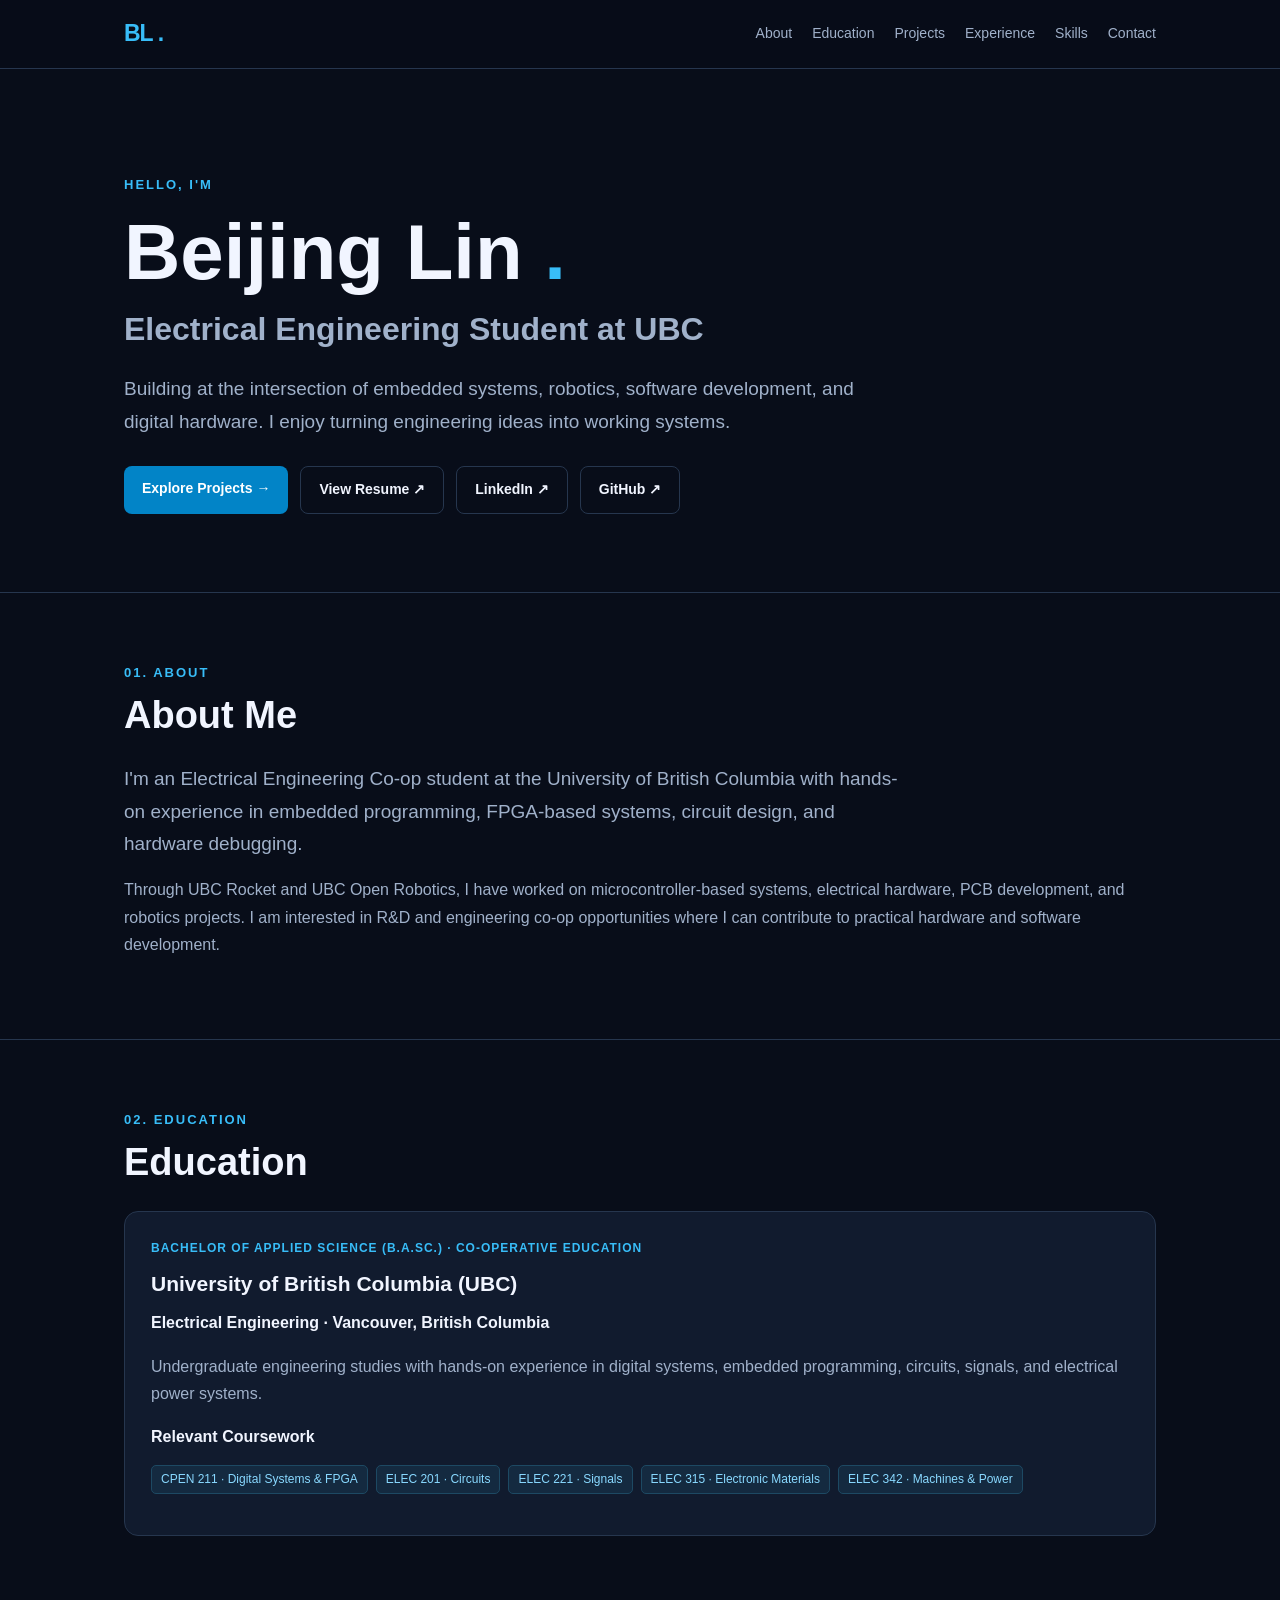
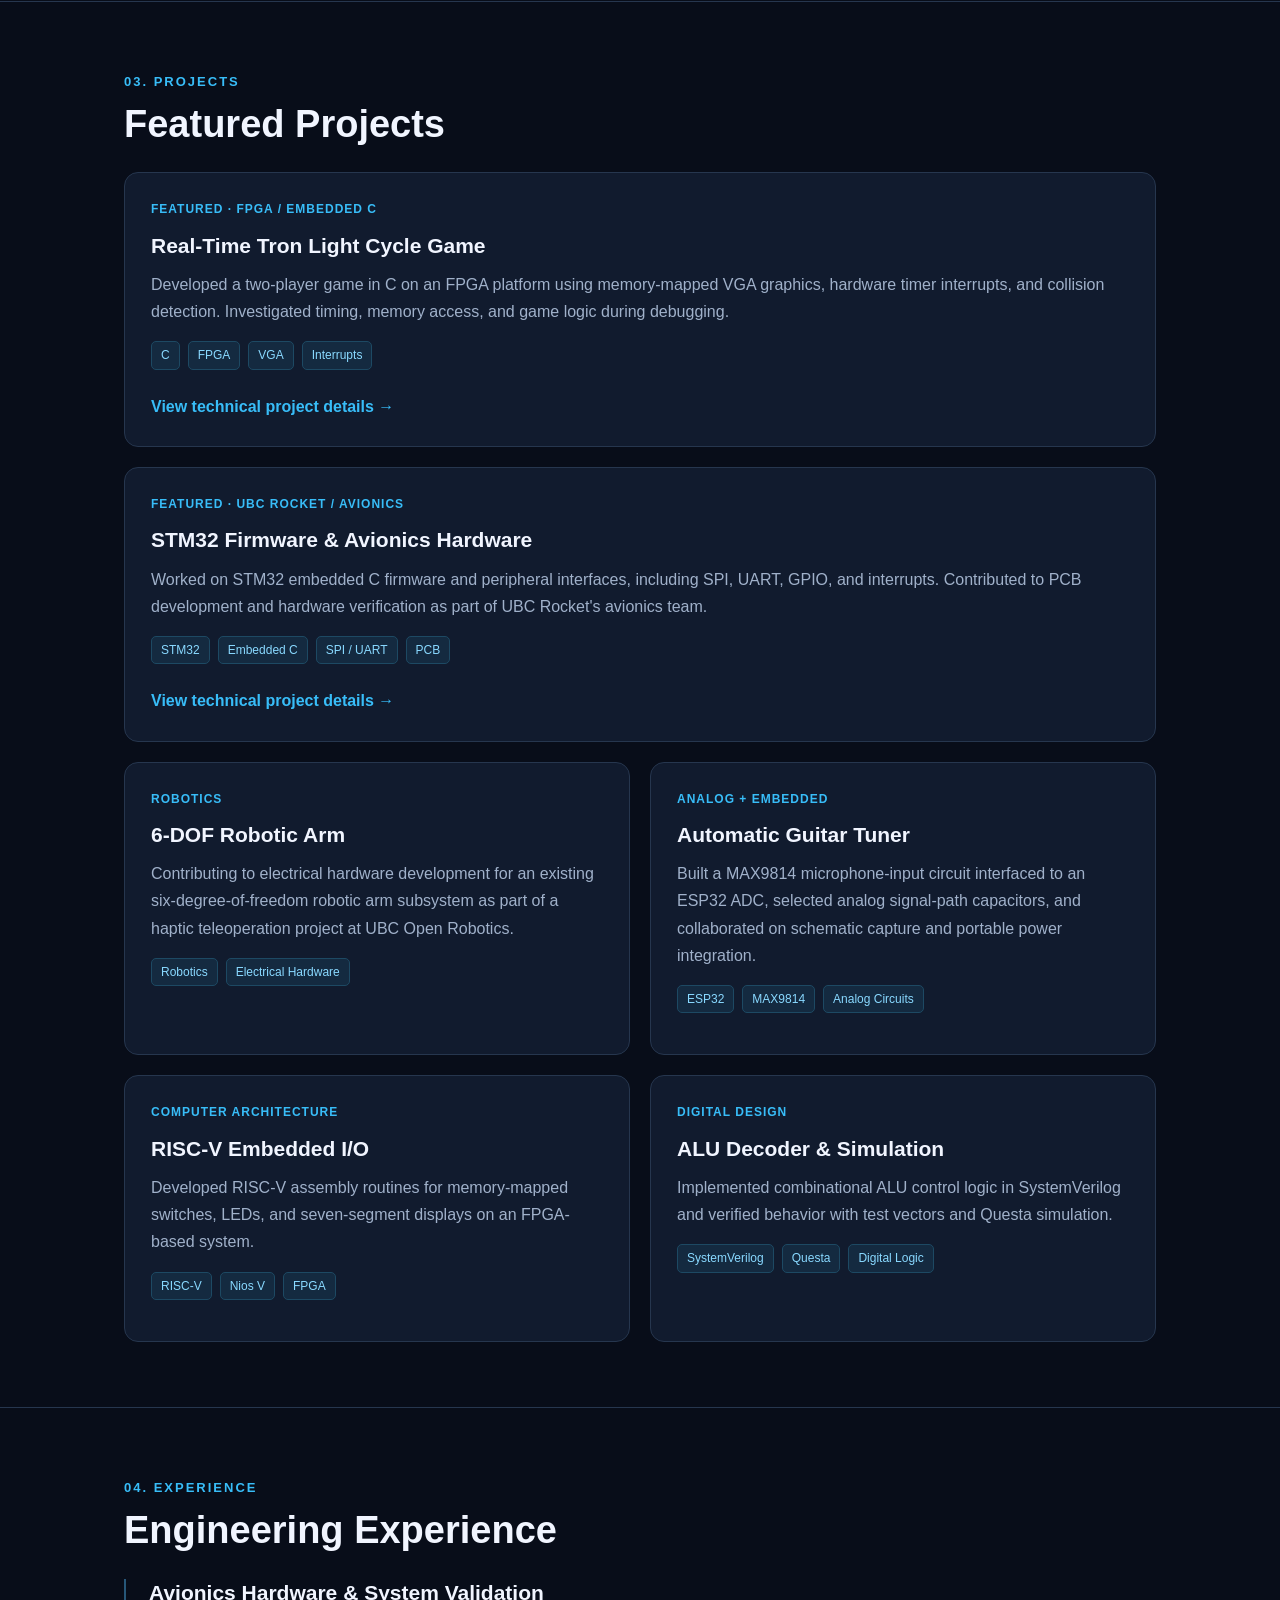
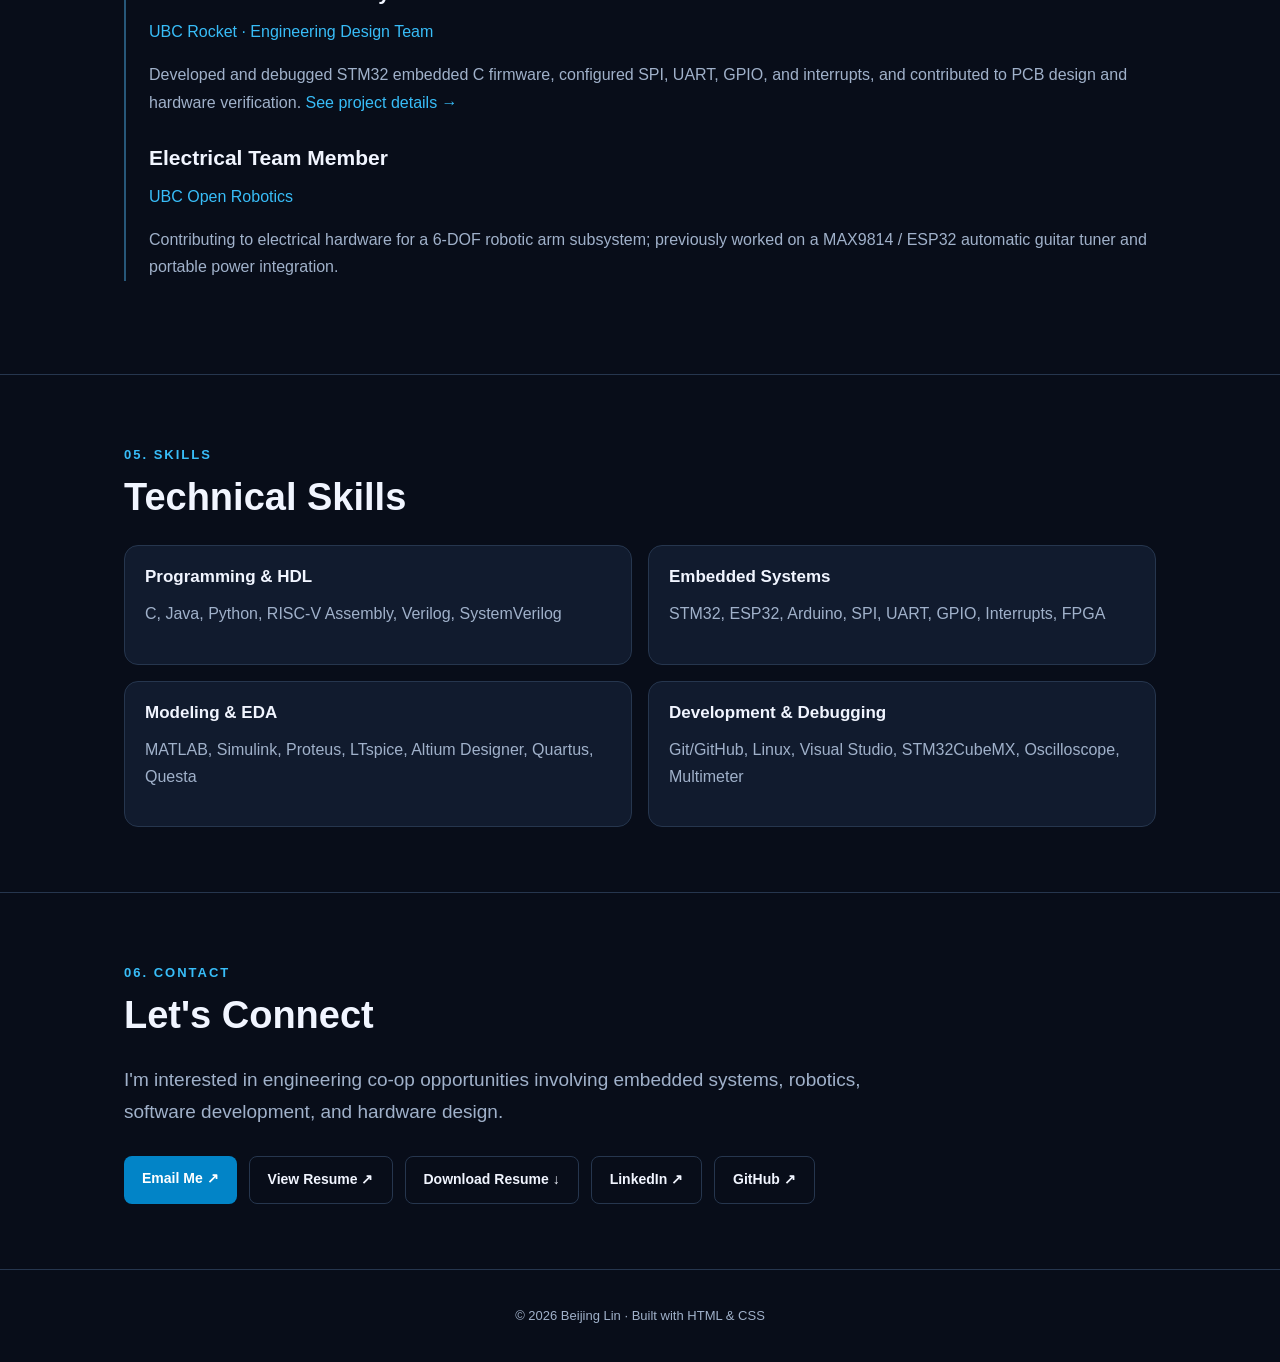
==== commit 269cbbaf: "Add files via upload" ====
--- a/index.html
+++ b/index.html
@@ -1,16 +1,407 @@
 <!DOCTYPE html>
-<html lang="en"><head><meta charset="UTF-8"><meta name="viewport" content="width=device-width, initial-scale=1"><meta name="description" content="Beijing Lin — UBC Electrical Engineering Co-op student. Embedded systems, FPGA, robotics, and hardware engineering projects."><title>Beijing Lin | Engineering Portfolio</title><link rel="stylesheet" href="style.css"></head><body>
-<header class="nav"><div class="wrap"><a class="logo" href="index.html">BL<span style="color:#38bdf8">.</span></a><nav class="navlinks"><a href="#about">About</a><a href="#projects">Projects</a><a href="#experience">Experience</a><a href="#skills">Skills</a><a href="#contact">Contact</a></nav></div></header>
-<main><div class="wrap"><div class="hero"><div class="eyebrow">Hello, I'm</div><h1>Beijing Lin<span style="color:#38bdf8">.</span></h1><h2 style="color:#a0b1ca;font-size:clamp(22px,3vw,32px)">Electrical Engineering Student at UBC</h2><p class="lead">Building at the intersection of embedded systems, robotics, software development, and digital hardware. I enjoy turning engineering ideas into working systems.</p><div class="actions"><a class="btn" href="#projects">Explore Projects →</a><a class="btn secondary" href="./Beijing%20Lin_RESUME%202026.pdf" target="_blank" rel="noopener">View Resume ↗</a><a class="btn secondary" href="https://www.linkedin.com/in/beijing-lin/" target="_blank" rel="noopener">LinkedIn ↗</a><a class="btn secondary" href="https://github.com/blin2006" target="_blank" rel="noopener">GitHub ↗</a></div></div></div>
-<section id="about"><div class="wrap"><span class="sectionnum">01. ABOUT</span><h2>About Me</h2><p class="lead">I'm an Electrical Engineering Co-op student at the University of British Columbia with hands-on experience in embedded programming, FPGA-based systems, circuit design, and hardware debugging.</p><p>Through UBC Rocket and UBC Open Robotics, I have worked on microcontroller-based systems, electrical hardware, PCB development, and robotics projects. I am interested in R&D and engineering co-op opportunities where I can contribute to practical hardware and software development.</p></div></section>
-<section id="projects"><div class="wrap"><span class="sectionnum">02. PROJECTS</span><h2>Featured Projects</h2><div class="grid">
-<article class="card feature"><div class="mini">Featured · FPGA / Embedded C</div><h3>Real-Time Tron Light Cycle Game</h3><p>Developed a two-player game in C on an FPGA platform using memory-mapped VGA graphics, hardware timer interrupts, and collision detection. Investigated timing, memory access, and game logic during debugging.</p><div class="tags"><span class="tag">C</span><span class="tag">FPGA</span><span class="tag">VGA</span><span class="tag">Interrupts</span></div><a class="cardlink" href="tron.html">View technical project details →</a></article>
-<article class="card feature"><div class="mini">Featured · UBC Rocket / Avionics</div><h3>STM32 Firmware & Avionics Hardware</h3><p>Worked on STM32 embedded C firmware and peripheral interfaces, including SPI, UART, GPIO, and interrupts. Contributed to PCB development and hardware verification as part of UBC Rocket's avionics team.</p><div class="tags"><span class="tag">STM32</span><span class="tag">Embedded C</span><span class="tag">SPI / UART</span><span class="tag">PCB</span></div><a class="cardlink" href="rocket.html">View technical project details →</a></article>
-<article class="card"><div class="mini">Robotics</div><h3>6-DOF Robotic Arm</h3><p>Contributing to electrical hardware development for an existing six-degree-of-freedom robotic arm subsystem as part of a haptic teleoperation project at UBC Open Robotics.</p><div class="tags"><span class="tag">Robotics</span><span class="tag">Electrical Hardware</span></div></article>
-<article class="card"><div class="mini">Analog + Embedded</div><h3>Automatic Guitar Tuner</h3><p>Built a MAX9814 microphone-input circuit interfaced to an ESP32 ADC, selected analog signal-path capacitors, and collaborated on schematic capture and portable power integration.</p><div class="tags"><span class="tag">ESP32</span><span class="tag">MAX9814</span><span class="tag">Analog Circuits</span></div></article>
-<article class="card"><div class="mini">Computer Architecture</div><h3>RISC-V Embedded I/O</h3><p>Developed RISC-V assembly routines for memory-mapped switches, LEDs, and seven-segment displays on an FPGA-based system.</p><div class="tags"><span class="tag">RISC-V</span><span class="tag">Nios V</span><span class="tag">FPGA</span></div></article>
-<article class="card"><div class="mini">Digital Design</div><h3>ALU Decoder & Simulation</h3><p>Implemented combinational ALU control logic in SystemVerilog and verified behavior with test vectors and Questa simulation.</p><div class="tags"><span class="tag">SystemVerilog</span><span class="tag">Questa</span><span class="tag">Digital Logic</span></div></article>
-</div></div></section>
-<section id="experience"><div class="wrap"><span class="sectionnum">03. EXPERIENCE</span><h2>Engineering Experience</h2><div class="timeline"><article><h3>Avionics Hardware & System Validation</h3><p style="color:#38bdf8">UBC Rocket · Engineering Design Team</p><p>Developed and debugged STM32 embedded C firmware, configured SPI, UART, GPIO, and interrupts, and contributed to PCB design and hardware verification. <a href="rocket.html">See project details →</a></p></article><article><h3>Electrical Team Member</h3><p style="color:#38bdf8">UBC Open Robotics</p><p>Contributing to electrical hardware for a 6-DOF robotic arm subsystem; previously worked on a MAX9814 / ESP32 automatic guitar tuner and portable power integration.</p></article></div></div></section>
-<section id="skills"><div class="wrap"><span class="sectionnum">04. SKILLS</span><h2>Technical Skills</h2><div class="skills"><div class="card"><h3>Programming & HDL</h3><p>C, Java, Python, RISC-V Assembly, Verilog, SystemVerilog</p></div><div class="card"><h3>Embedded Systems</h3><p>STM32, ESP32, Arduino, SPI, UART, GPIO, Interrupts, FPGA</p></div><div class="card"><h3>Modeling & EDA</h3><p>MATLAB, Simulink, Proteus, LTspice, Altium Designer, Quartus, Questa</p></div><div class="card"><h3>Development & Debugging</h3><p>Git/GitHub, Linux, Visual Studio, STM32CubeMX, Oscilloscope, Multimeter</p></div></div></div></section>
-<section id="contact"><div class="wrap"><span class="sectionnum">05. CONTACT</span><h2>Let's Connect</h2><p class="lead">I'm interested in engineering co-op opportunities involving embedded systems, robotics, software development, and hardware design.</p><div class="actions"><a class="btn" href="mailto:linbeijing2006@gmail.com">Email Me ↗</a><a class="btn secondary" href="./Beijing%20Lin_RESUME%202026.pdf" target="_blank" rel="noopener">View Resume ↗</a><a class="btn secondary" href="./Beijing%20Lin_RESUME%202026.pdf" download>Download Resume ↓</a><a class="btn secondary" href="https://www.linkedin.com/in/beijing-lin/" target="_blank" rel="noopener">LinkedIn ↗</a><a class="btn secondary" href="https://github.com/blin2006" target="_blank" rel="noopener">GitHub ↗</a></div></div></section></main><footer class="footer">© 2026 Beijing Lin · Built with HTML & CSS</footer></body></html>
+<html lang="en">
+ <head>
+  <meta charset="utf-8"/>
+  <meta content="width=device-width, initial-scale=1" name="viewport"/>
+  <meta content="Beijing Lin &mdash; UBC Electrical Engineering Co-op student. Embedded systems, FPGA, robotics, and hardware engineering projects." name="description"/>
+  <title>
+   Beijing Lin | Engineering Portfolio
+  </title>
+  <link href="style.css" rel="stylesheet"/>
+ </head>
+ <body>
+  <header class="nav">
+   <div class="wrap">
+    <a class="logo" href="index.html">
+     BL
+     <span style="color:#38bdf8">
+      .
+     </span>
+    </a>
+    <nav class="navlinks">
+     <a href="#about">
+      About
+     </a>
+     <a href="#education">
+      Education
+     </a>
+     <a href="#projects">
+      Projects
+     </a>
+     <a href="#experience">
+      Experience
+     </a>
+     <a href="#skills">
+      Skills
+     </a>
+     <a href="#contact">
+      Contact
+     </a>
+    </nav>
+   </div>
+  </header>
+  <main>
+   <div class="wrap">
+    <div class="hero">
+     <div class="eyebrow">
+      Hello, I'm
+     </div>
+     <h1>
+      Beijing Lin
+      <span style="color:#38bdf8">
+       .
+      </span>
+     </h1>
+     <h2 style="color:#a0b1ca;font-size:clamp(22px,3vw,32px)">
+      Electrical Engineering Student at UBC
+     </h2>
+     <p class="lead">
+      Building at the intersection of embedded systems, robotics, software development, and digital hardware. I enjoy turning engineering ideas into working systems.
+     </p>
+     <div class="actions">
+      <a class="btn" href="#projects">
+       Explore Projects &rarr;
+      </a>
+      <a class="btn secondary" href="./Beijing%20Lin_RESUME%202026.pdf" rel="noopener" target="_blank">
+       View Resume &nearrow;
+      </a>
+      <a class="btn secondary" href="https://www.linkedin.com/in/beijing-lin/" rel="noopener" target="_blank">
+       LinkedIn &nearrow;
+      </a>
+      <a class="btn secondary" href="https://github.com/blin2006" rel="noopener" target="_blank">
+       GitHub &nearrow;
+      </a>
+     </div>
+    </div>
+   </div>
+   <section id="about">
+    <div class="wrap">
+     <span class="sectionnum">
+      01. ABOUT
+     </span>
+     <h2>
+      About Me
+     </h2>
+     <p class="lead">
+      I'm an Electrical Engineering Co-op student at the University of British Columbia with hands-on experience in embedded programming, FPGA-based systems, circuit design, and hardware debugging.
+     </p>
+     <p>
+      Through UBC Rocket and UBC Open Robotics, I have worked on microcontroller-based systems, electrical hardware, PCB development, and robotics projects. I am interested in R&amp;D and engineering co-op opportunities where I can contribute to practical hardware and software development.
+     </p>
+    </div>
+   </section>
+   <section id="education">
+    <div class="wrap">
+     <span class="sectionnum">
+      02. EDUCATION
+     </span>
+     <h2>
+      Education
+     </h2>
+     <article class="card">
+      <div class="mini">
+       Bachelor of Applied Science (B.A.Sc.) &middot; Co-operative Education
+      </div>
+      <h3>
+       University of British Columbia (UBC)
+      </h3>
+      <p style="color:var(--text);font-weight:600">
+       Electrical Engineering &middot; Vancouver, British Columbia
+      </p>
+      <p>
+       Undergraduate engineering studies with hands-on experience in digital systems, embedded programming, circuits, signals, and electrical power systems.
+      </p>
+      <p style="color:var(--text);font-weight:700;margin-bottom:10px">
+       Relevant Coursework
+      </p>
+      <div class="tags">
+       <span class="tag">
+        CPEN 211 &middot; Digital Systems &amp; FPGA
+       </span>
+       <span class="tag">
+        ELEC 201 &middot; Circuits
+       </span>
+       <span class="tag">
+        ELEC 221 &middot; Signals
+       </span>
+       <span class="tag">
+        ELEC 315 &middot; Electronic Materials
+       </span>
+       <span class="tag">
+        ELEC 342 &middot; Machines &amp; Power
+       </span>
+      </div>
+     </article>
+    </div>
+   </section>
+   <section id="projects">
+    <div class="wrap">
+     <span class="sectionnum">
+      03. PROJECTS
+     </span>
+     <h2>
+      Featured Projects
+     </h2>
+     <div class="grid">
+      <article class="card feature">
+       <div class="mini">
+        Featured &middot; FPGA / Embedded C
+       </div>
+       <h3>
+        Real-Time Tron Light Cycle Game
+       </h3>
+       <p>
+        Developed a two-player game in C on an FPGA platform using memory-mapped VGA graphics, hardware timer interrupts, and collision detection. Investigated timing, memory access, and game logic during debugging.
+       </p>
+       <div class="tags">
+        <span class="tag">
+         C
+        </span>
+        <span class="tag">
+         FPGA
+        </span>
+        <span class="tag">
+         VGA
+        </span>
+        <span class="tag">
+         Interrupts
+        </span>
+       </div>
+       <a class="cardlink" href="tron.html">
+        View technical project details &rarr;
+       </a>
+      </article>
+      <article class="card feature">
+       <div class="mini">
+        Featured &middot; UBC Rocket / Avionics
+       </div>
+       <h3>
+        STM32 Firmware &amp; Avionics Hardware
+       </h3>
+       <p>
+        Worked on STM32 embedded C firmware and peripheral interfaces, including SPI, UART, GPIO, and interrupts. Contributed to PCB development and hardware verification as part of UBC Rocket's avionics team.
+       </p>
+       <div class="tags">
+        <span class="tag">
+         STM32
+        </span>
+        <span class="tag">
+         Embedded C
+        </span>
+        <span class="tag">
+         SPI / UART
+        </span>
+        <span class="tag">
+         PCB
+        </span>
+       </div>
+       <a class="cardlink" href="rocket.html">
+        View technical project details &rarr;
+       </a>
+      </article>
+      <article class="card">
+       <div class="mini">
+        Robotics
+       </div>
+       <h3>
+        6-DOF Robotic Arm
+       </h3>
+       <p>
+        Contributing to electrical hardware development for an existing six-degree-of-freedom robotic arm subsystem as part of a haptic teleoperation project at UBC Open Robotics.
+       </p>
+       <div class="tags">
+        <span class="tag">
+         Robotics
+        </span>
+        <span class="tag">
+         Electrical Hardware
+        </span>
+       </div>
+      </article>
+      <article class="card">
+       <div class="mini">
+        Analog + Embedded
+       </div>
+       <h3>
+        Automatic Guitar Tuner
+       </h3>
+       <p>
+        Built a MAX9814 microphone-input circuit interfaced to an ESP32 ADC, selected analog signal-path capacitors, and collaborated on schematic capture and portable power integration.
+       </p>
+       <div class="tags">
+        <span class="tag">
+         ESP32
+        </span>
+        <span class="tag">
+         MAX9814
+        </span>
+        <span class="tag">
+         Analog Circuits
+        </span>
+       </div>
+      </article>
+      <article class="card">
+       <div class="mini">
+        Computer Architecture
+       </div>
+       <h3>
+        RISC-V Embedded I/O
+       </h3>
+       <p>
+        Developed RISC-V assembly routines for memory-mapped switches, LEDs, and seven-segment displays on an FPGA-based system.
+       </p>
+       <div class="tags">
+        <span class="tag">
+         RISC-V
+        </span>
+        <span class="tag">
+         Nios V
+        </span>
+        <span class="tag">
+         FPGA
+        </span>
+       </div>
+      </article>
+      <article class="card">
+       <div class="mini">
+        Digital Design
+       </div>
+       <h3>
+        ALU Decoder &amp; Simulation
+       </h3>
+       <p>
+        Implemented combinational ALU control logic in SystemVerilog and verified behavior with test vectors and Questa simulation.
+       </p>
+       <div class="tags">
+        <span class="tag">
+         SystemVerilog
+        </span>
+        <span class="tag">
+         Questa
+        </span>
+        <span class="tag">
+         Digital Logic
+        </span>
+       </div>
+      </article>
+     </div>
+    </div>
+   </section>
+   <section id="experience">
+    <div class="wrap">
+     <span class="sectionnum">
+      04. EXPERIENCE
+     </span>
+     <h2>
+      Engineering Experience
+     </h2>
+     <div class="timeline">
+      <article>
+       <h3>
+        Avionics Hardware &amp; System Validation
+       </h3>
+       <p style="color:#38bdf8">
+        UBC Rocket &middot; Engineering Design Team
+       </p>
+       <p>
+        Developed and debugged STM32 embedded C firmware, configured SPI, UART, GPIO, and interrupts, and contributed to PCB design and hardware verification.
+        <a href="rocket.html">
+         See project details &rarr;
+        </a>
+       </p>
+      </article>
+      <article>
+       <h3>
+        Electrical Team Member
+       </h3>
+       <p style="color:#38bdf8">
+        UBC Open Robotics
+       </p>
+       <p>
+        Contributing to electrical hardware for a 6-DOF robotic arm subsystem; previously worked on a MAX9814 / ESP32 automatic guitar tuner and portable power integration.
+       </p>
+      </article>
+     </div>
+    </div>
+   </section>
+   <section id="skills">
+    <div class="wrap">
+     <span class="sectionnum">
+      05. SKILLS
+     </span>
+     <h2>
+      Technical Skills
+     </h2>
+     <div class="skills">
+      <div class="card">
+       <h3>
+        Programming &amp; HDL
+       </h3>
+       <p>
+        C, Java, Python, RISC-V Assembly, Verilog, SystemVerilog
+       </p>
+      </div>
+      <div class="card">
+       <h3>
+        Embedded Systems
+       </h3>
+       <p>
+        STM32, ESP32, Arduino, SPI, UART, GPIO, Interrupts, FPGA
+       </p>
+      </div>
+      <div class="card">
+       <h3>
+        Modeling &amp; EDA
+       </h3>
+       <p>
+        MATLAB, Simulink, Proteus, LTspice, Altium Designer, Quartus, Questa
+       </p>
+      </div>
+      <div class="card">
+       <h3>
+        Development &amp; Debugging
+       </h3>
+       <p>
+        Git/GitHub, Linux, Visual Studio, STM32CubeMX, Oscilloscope, Multimeter
+       </p>
+      </div>
+     </div>
+    </div>
+   </section>
+   <section id="contact">
+    <div class="wrap">
+     <span class="sectionnum">
+      06. CONTACT
+     </span>
+     <h2>
+      Let's Connect
+     </h2>
+     <p class="lead">
+      I'm interested in engineering co-op opportunities involving embedded systems, robotics, software development, and hardware design.
+     </p>
+     <div class="actions">
+      <a class="btn" href="mailto:linbeijing2006@gmail.com">
+       Email Me &nearrow;
+      </a>
+      <a class="btn secondary" href="./Beijing%20Lin_RESUME%202026.pdf" rel="noopener" target="_blank">
+       View Resume &nearrow;
+      </a>
+      <a class="btn secondary" download="" href="./Beijing%20Lin_RESUME%202026.pdf">
+       Download Resume &darr;
+      </a>
+      <a class="btn secondary" href="https://www.linkedin.com/in/beijing-lin/" rel="noopener" target="_blank">
+       LinkedIn &nearrow;
+      </a>
+      <a class="btn secondary" href="https://github.com/blin2006" rel="noopener" target="_blank">
+       GitHub &nearrow;
+      </a>
+     </div>
+    </div>
+   </section>
+  </main>
+  <footer class="footer">
+   &copy; 2026 Beijing Lin &middot; Built with HTML &amp; CSS
+  </footer>
+ </body>
+</html>
+
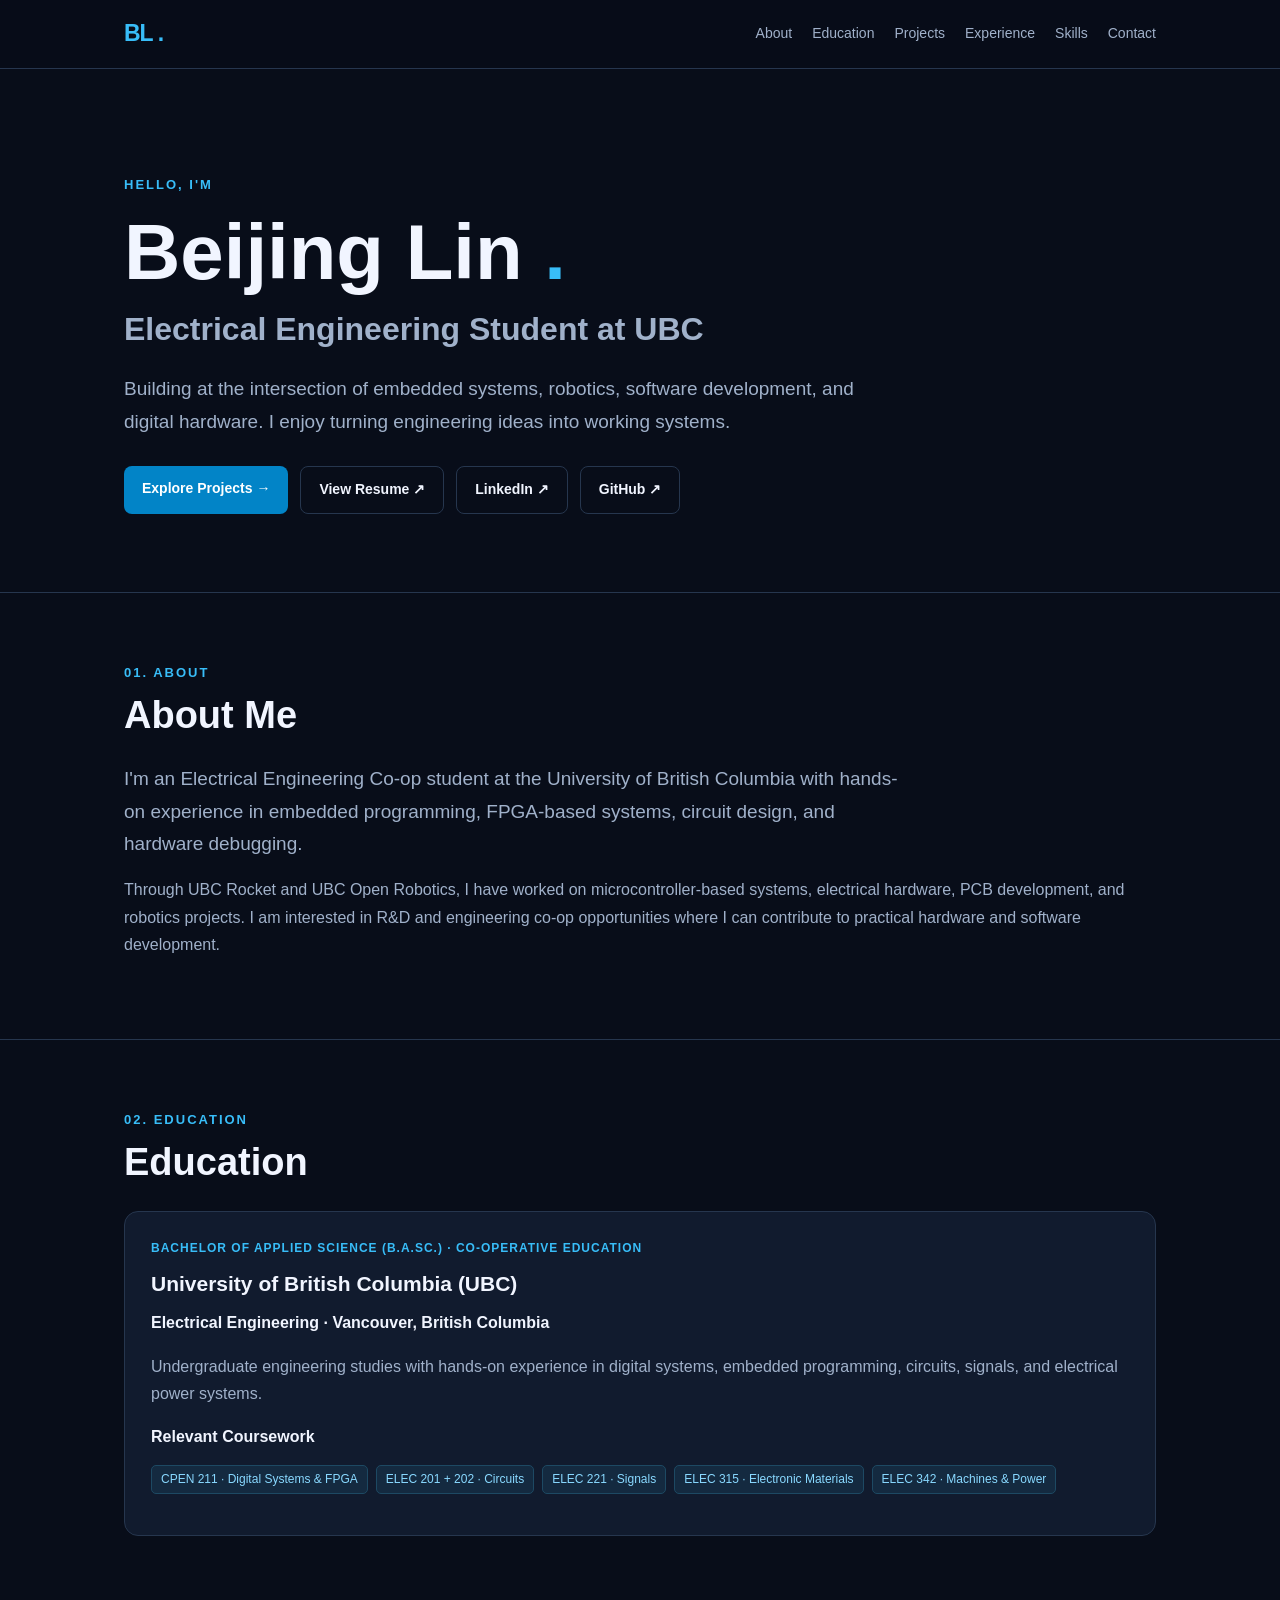
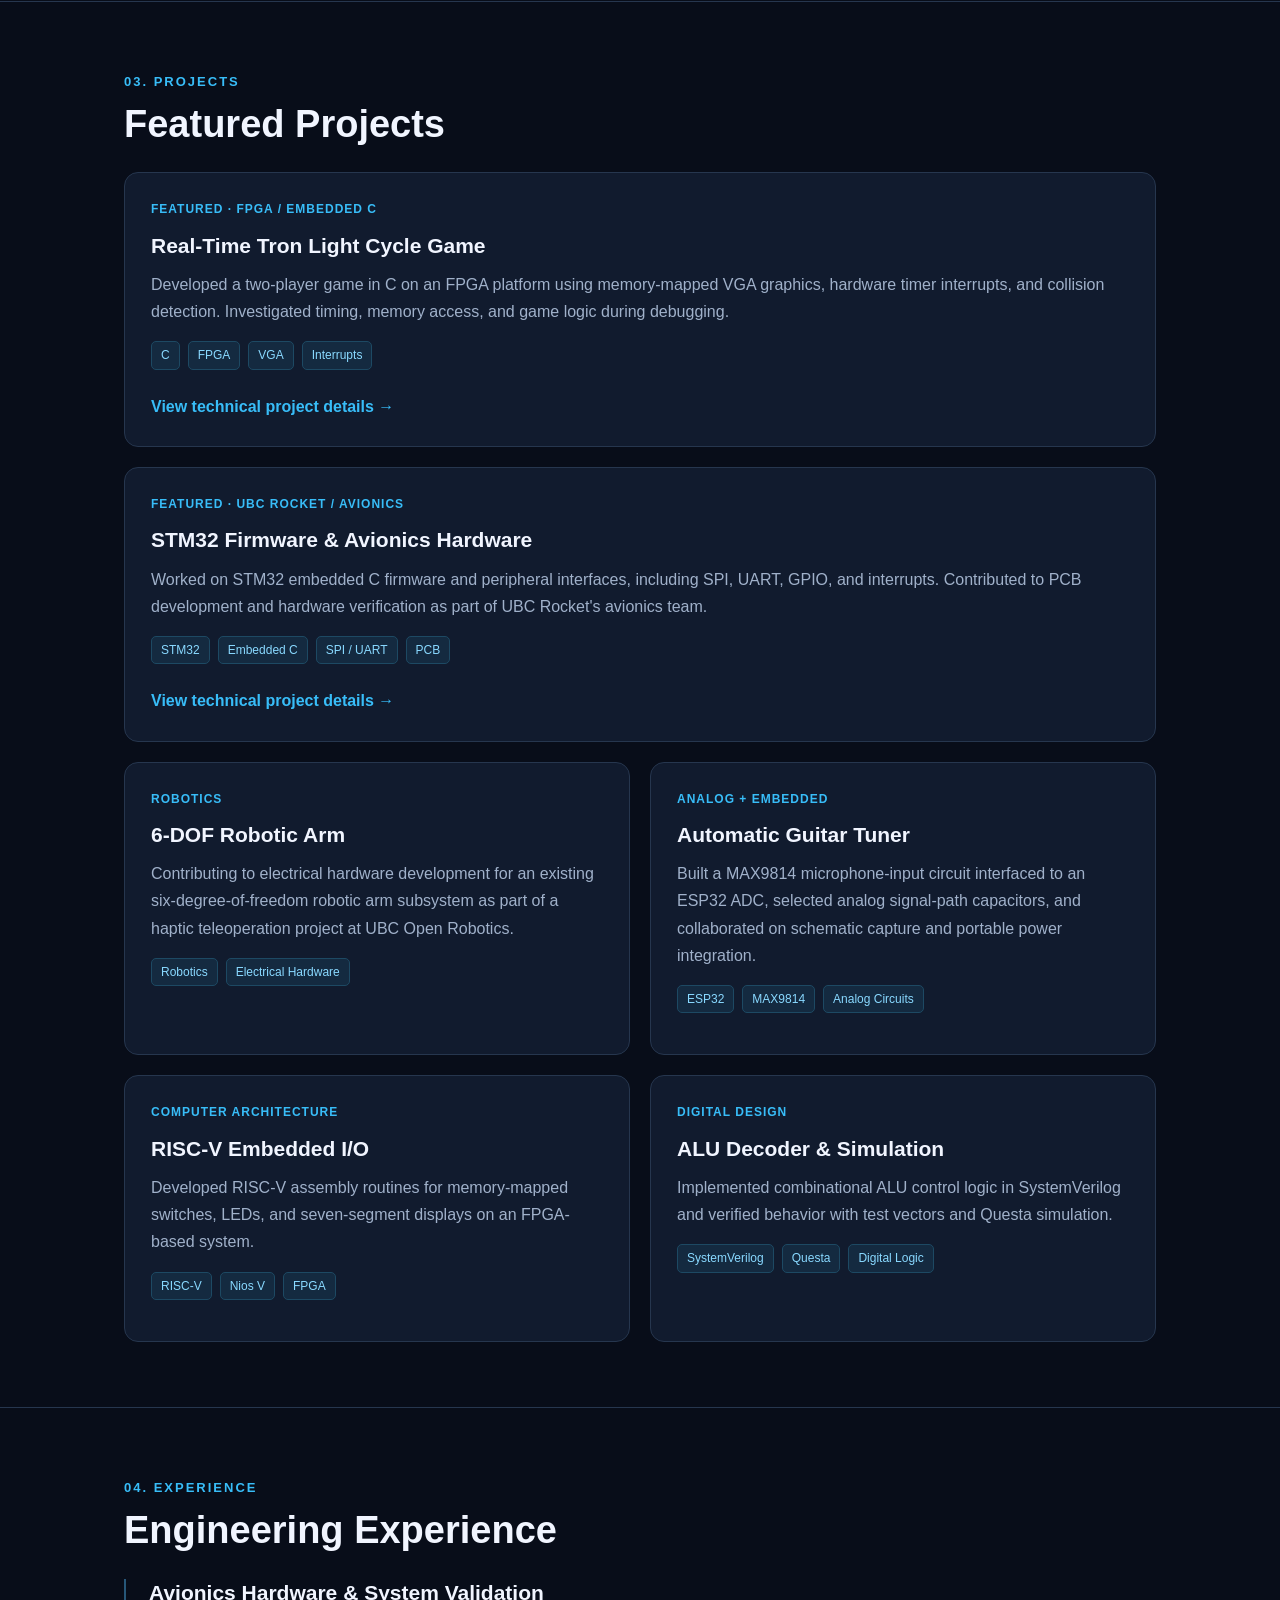
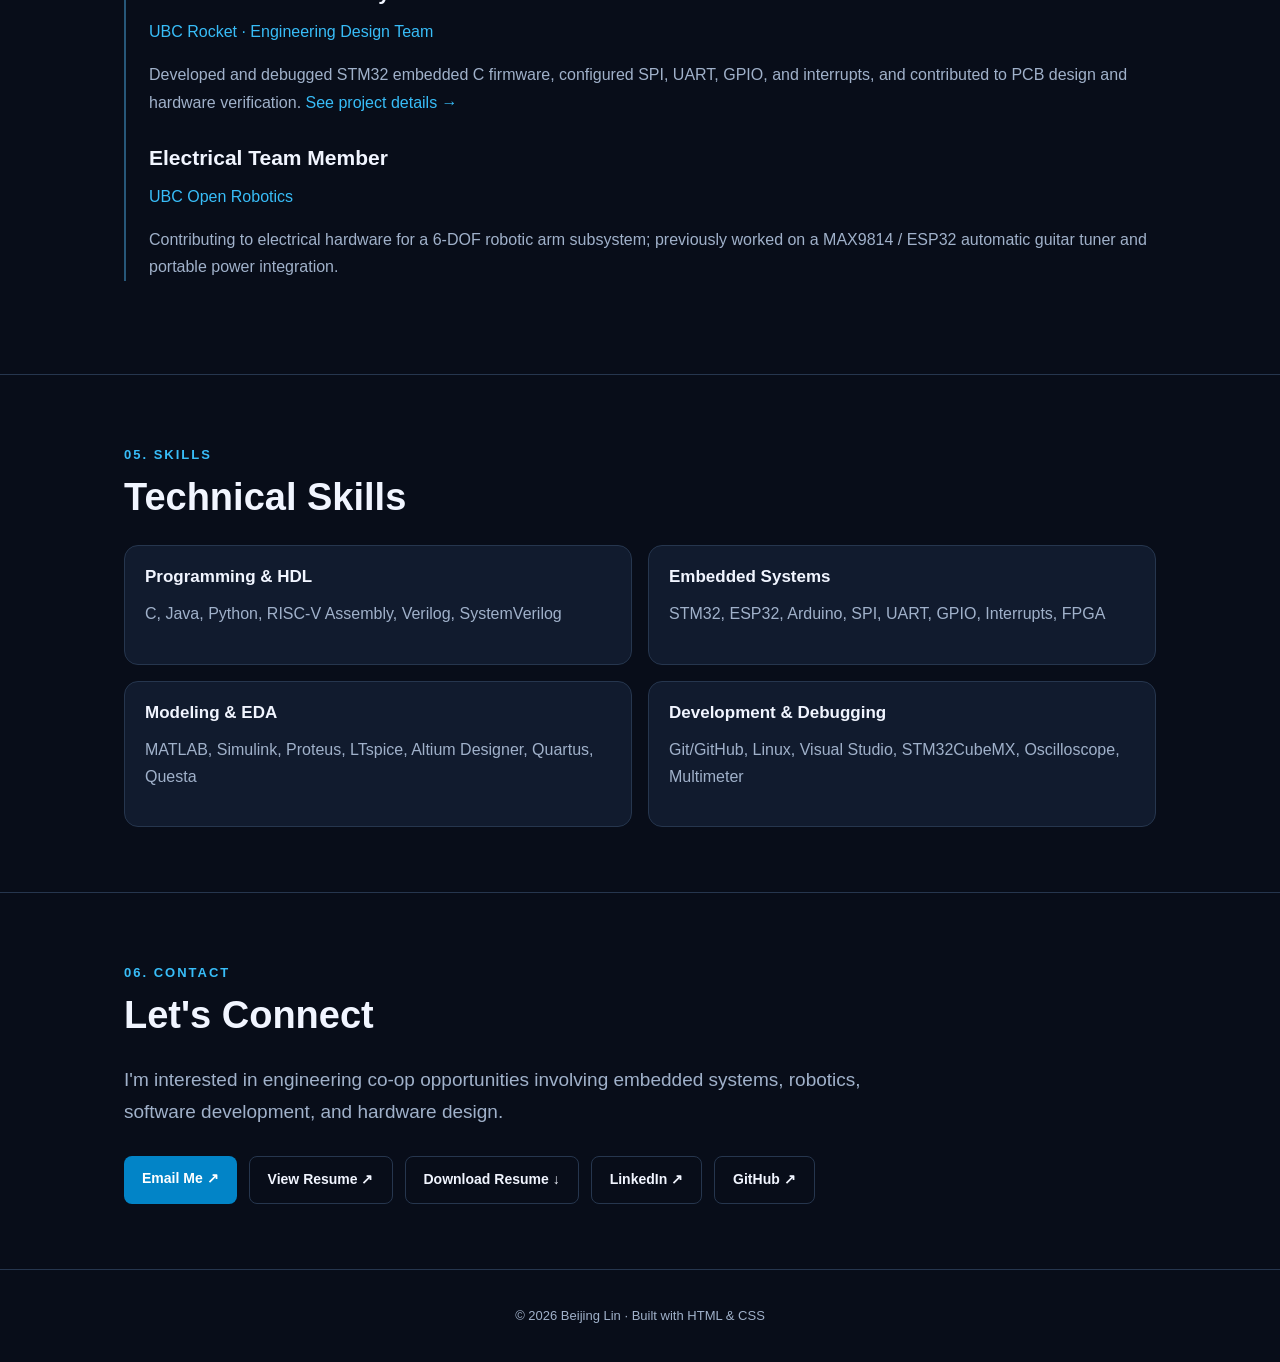
==== commit a4f2e8f2: "index.html" ====
--- a/index.html
+++ b/index.html
@@ -119,7 +119,7 @@
         CPEN 211 &middot; Digital Systems &amp; FPGA
        </span>
        <span class="tag">
-        ELEC 201 &middot; Circuits
+        ELEC 201 + 202 &middot; Circuits
        </span>
        <span class="tag">
         ELEC 221 &middot; Signals
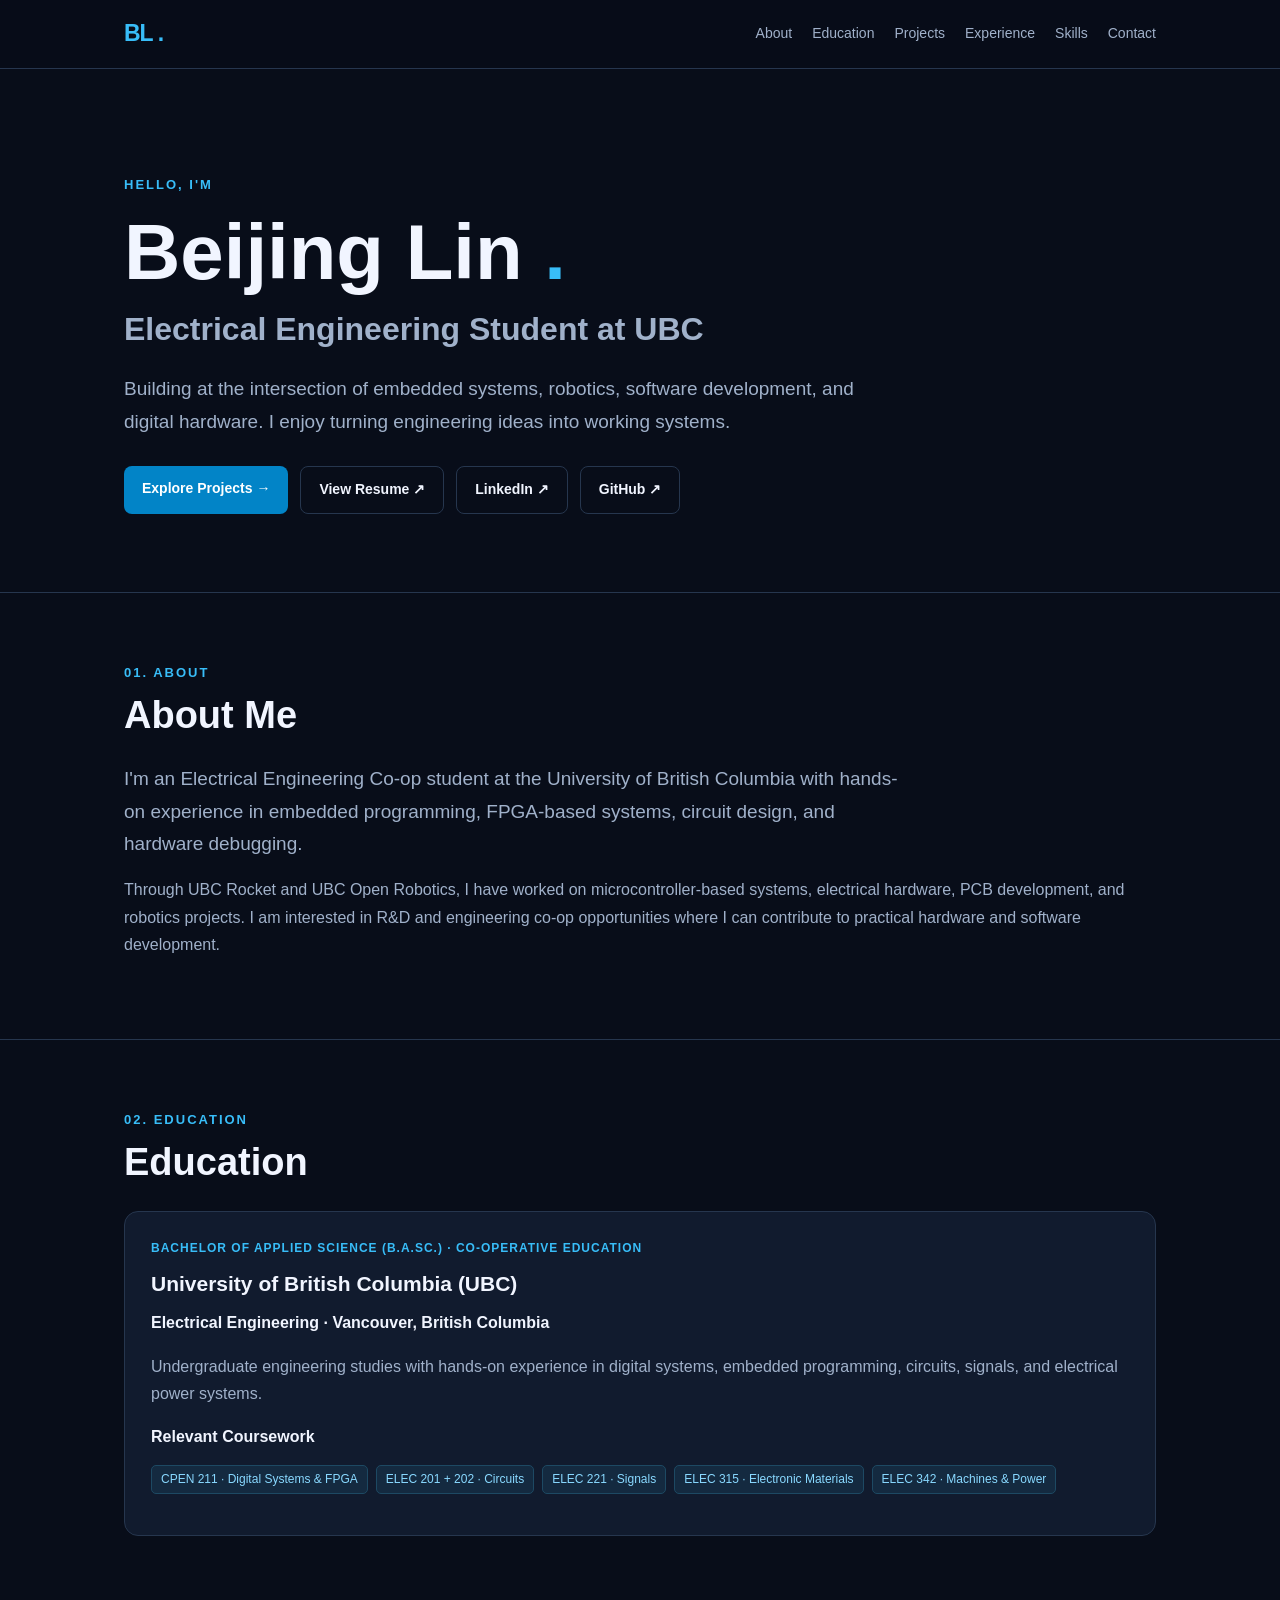
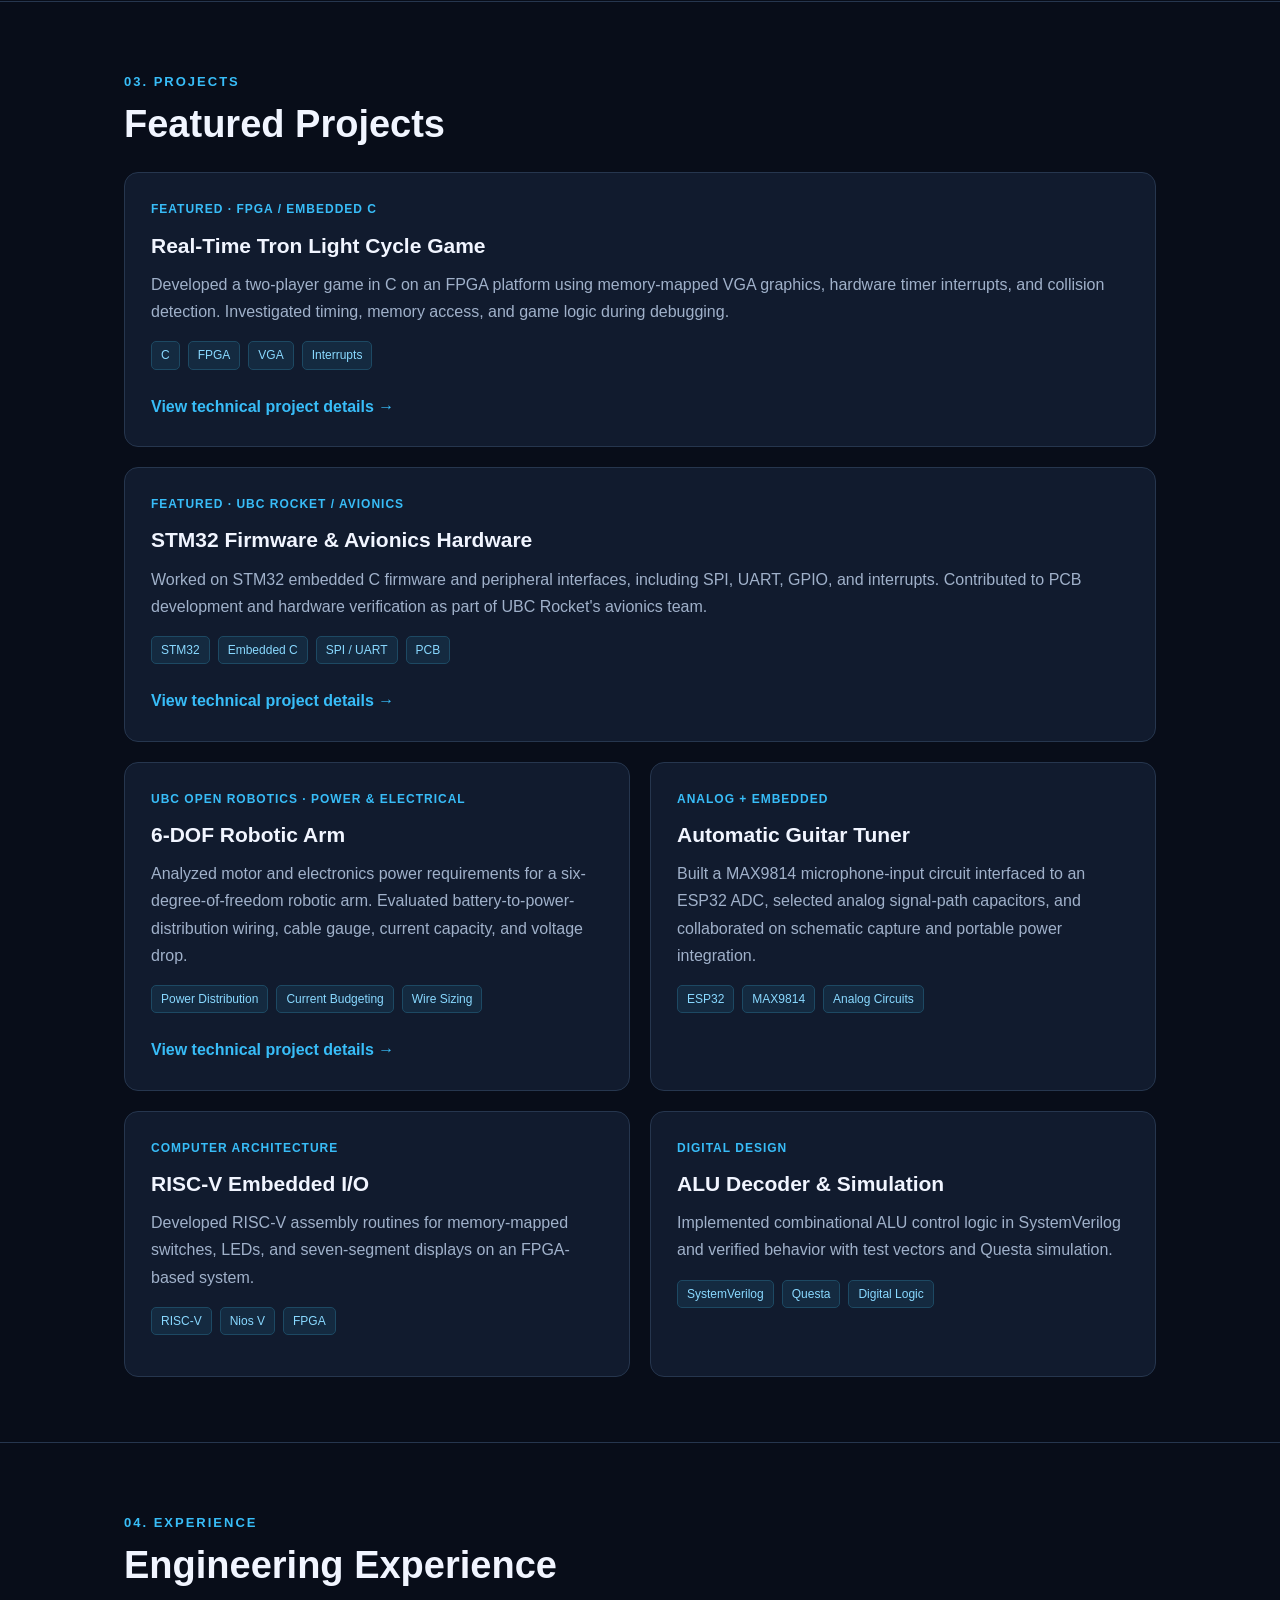
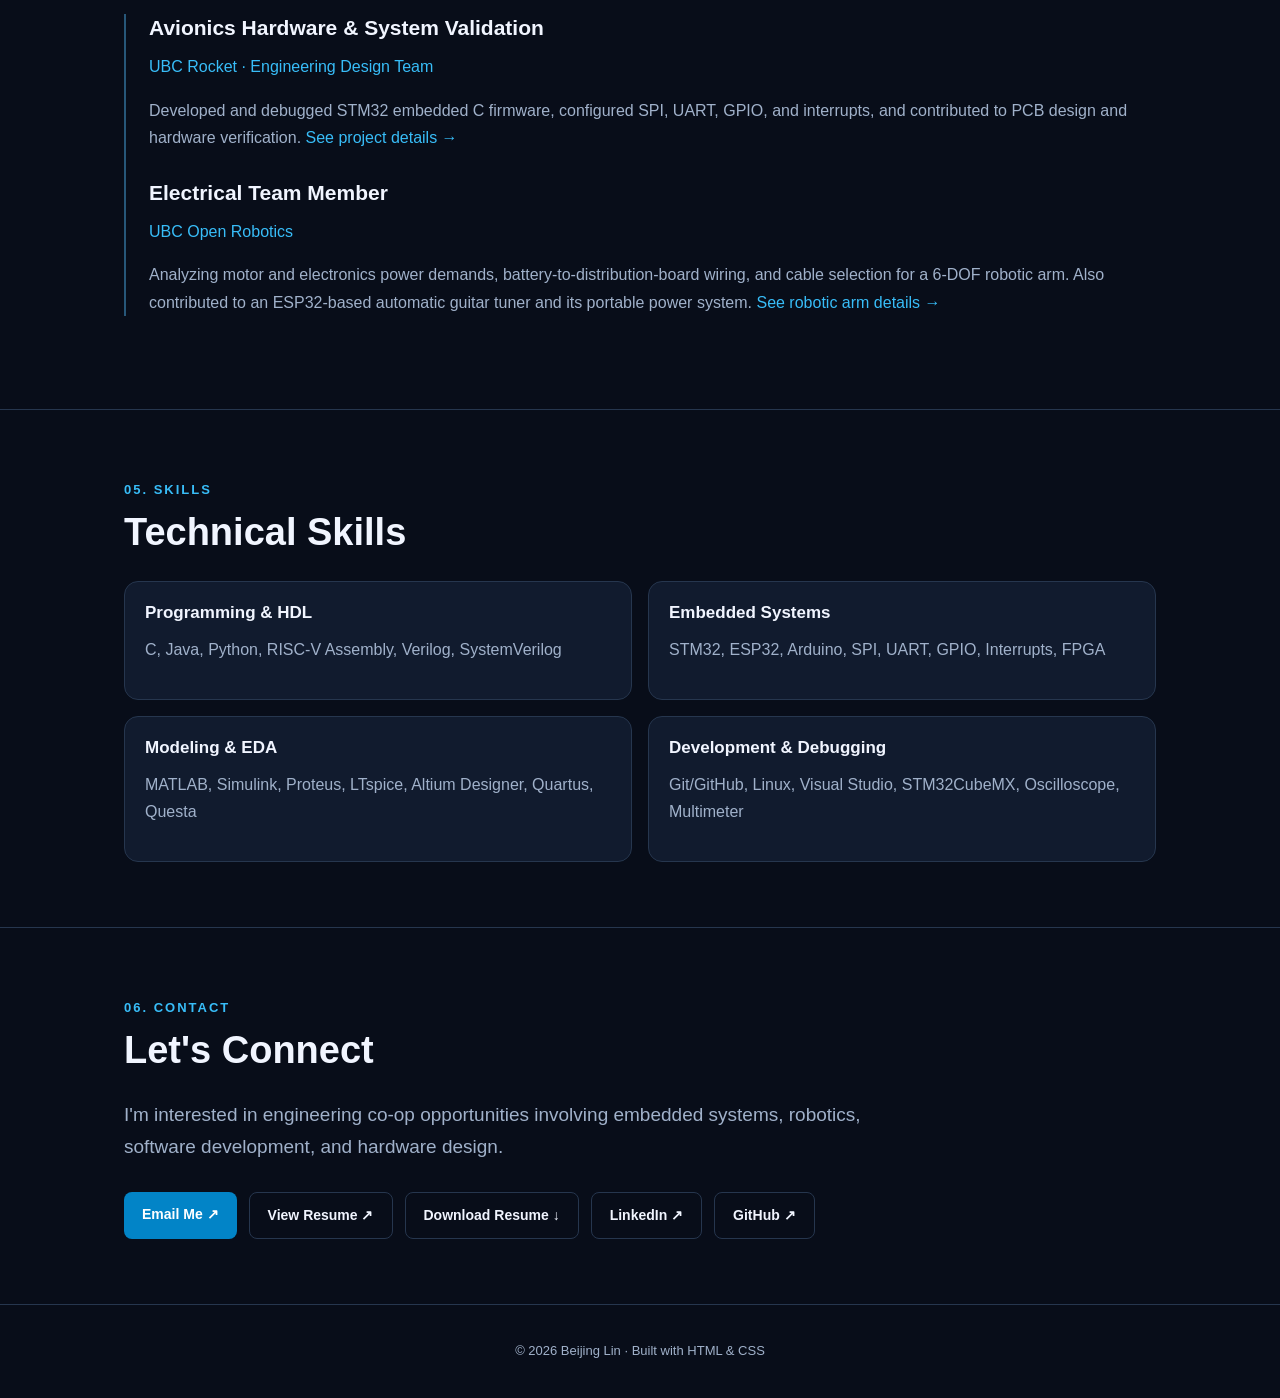
==== commit 9a86f42c: "Add files via upload" ====
--- a/index.html
+++ b/index.html
@@ -62,7 +62,7 @@
       <a class="btn" href="#projects">
        Explore Projects &rarr;
       </a>
-      <a class="btn secondary" href="./Beijing%20Lin_RESUME%202026.pdf" rel="noopener" target="_blank">
+      <a class="btn secondary" href="./Beijing%20Lin_RESUME2026.pdf" rel="noopener" target="_blank">
        View Resume &nearrow;
       </a>
       <a class="btn secondary" href="https://www.linkedin.com/in/beijing-lin/" rel="noopener" target="_blank">
@@ -201,22 +201,22 @@
       </article>
       <article class="card">
        <div class="mini">
-        Robotics
+        UBC Open Robotics &middot; Power &amp; Electrical
        </div>
        <h3>
         6-DOF Robotic Arm
        </h3>
        <p>
-        Contributing to electrical hardware development for an existing six-degree-of-freedom robotic arm subsystem as part of a haptic teleoperation project at UBC Open Robotics.
-       </p>
-       <div class="tags">
-        <span class="tag">
-         Robotics
-        </span>
-        <span class="tag">
-         Electrical Hardware
-        </span>
-       </div>
+        Analyzed motor and electronics power requirements for a six-degree-of-freedom robotic arm. Evaluated battery-to-power-distribution wiring, cable gauge, current capacity, and voltage drop.
+       </p>
+       <div class="tags">
+        <span class="tag">Power Distribution</span>
+        <span class="tag">Current Budgeting</span>
+        <span class="tag">Wire Sizing</span>
+       </div>
+       <a class="cardlink" href="arm.html">
+        View technical project details &rarr;
+       </a>
       </article>
       <article class="card">
        <div class="mini">
@@ -318,7 +318,7 @@
         UBC Open Robotics
        </p>
        <p>
-        Contributing to electrical hardware for a 6-DOF robotic arm subsystem; previously worked on a MAX9814 / ESP32 automatic guitar tuner and portable power integration.
+        Analyzing motor and electronics power demands, battery-to-distribution-board wiring, and cable selection for a 6-DOF robotic arm. Also contributed to an ESP32-based automatic guitar tuner and its portable power system. <a href="arm.html">See robotic arm details &rarr;</a>
        </p>
       </article>
      </div>
@@ -383,10 +383,10 @@
       <a class="btn" href="mailto:linbeijing2006@gmail.com">
        Email Me &nearrow;
       </a>
-      <a class="btn secondary" href="./Beijing%20Lin_RESUME%202026.pdf" rel="noopener" target="_blank">
+      <a class="btn secondary" href="./Beijing%20Lin_RESUME2026.pdf" rel="noopener" target="_blank">
        View Resume &nearrow;
       </a>
-      <a class="btn secondary" download="" href="./Beijing%20Lin_RESUME%202026.pdf">
+      <a class="btn secondary" download="" href="./Beijing%20Lin_RESUME2026.pdf">
        Download Resume &darr;
       </a>
       <a class="btn secondary" href="https://www.linkedin.com/in/beijing-lin/" rel="noopener" target="_blank">
